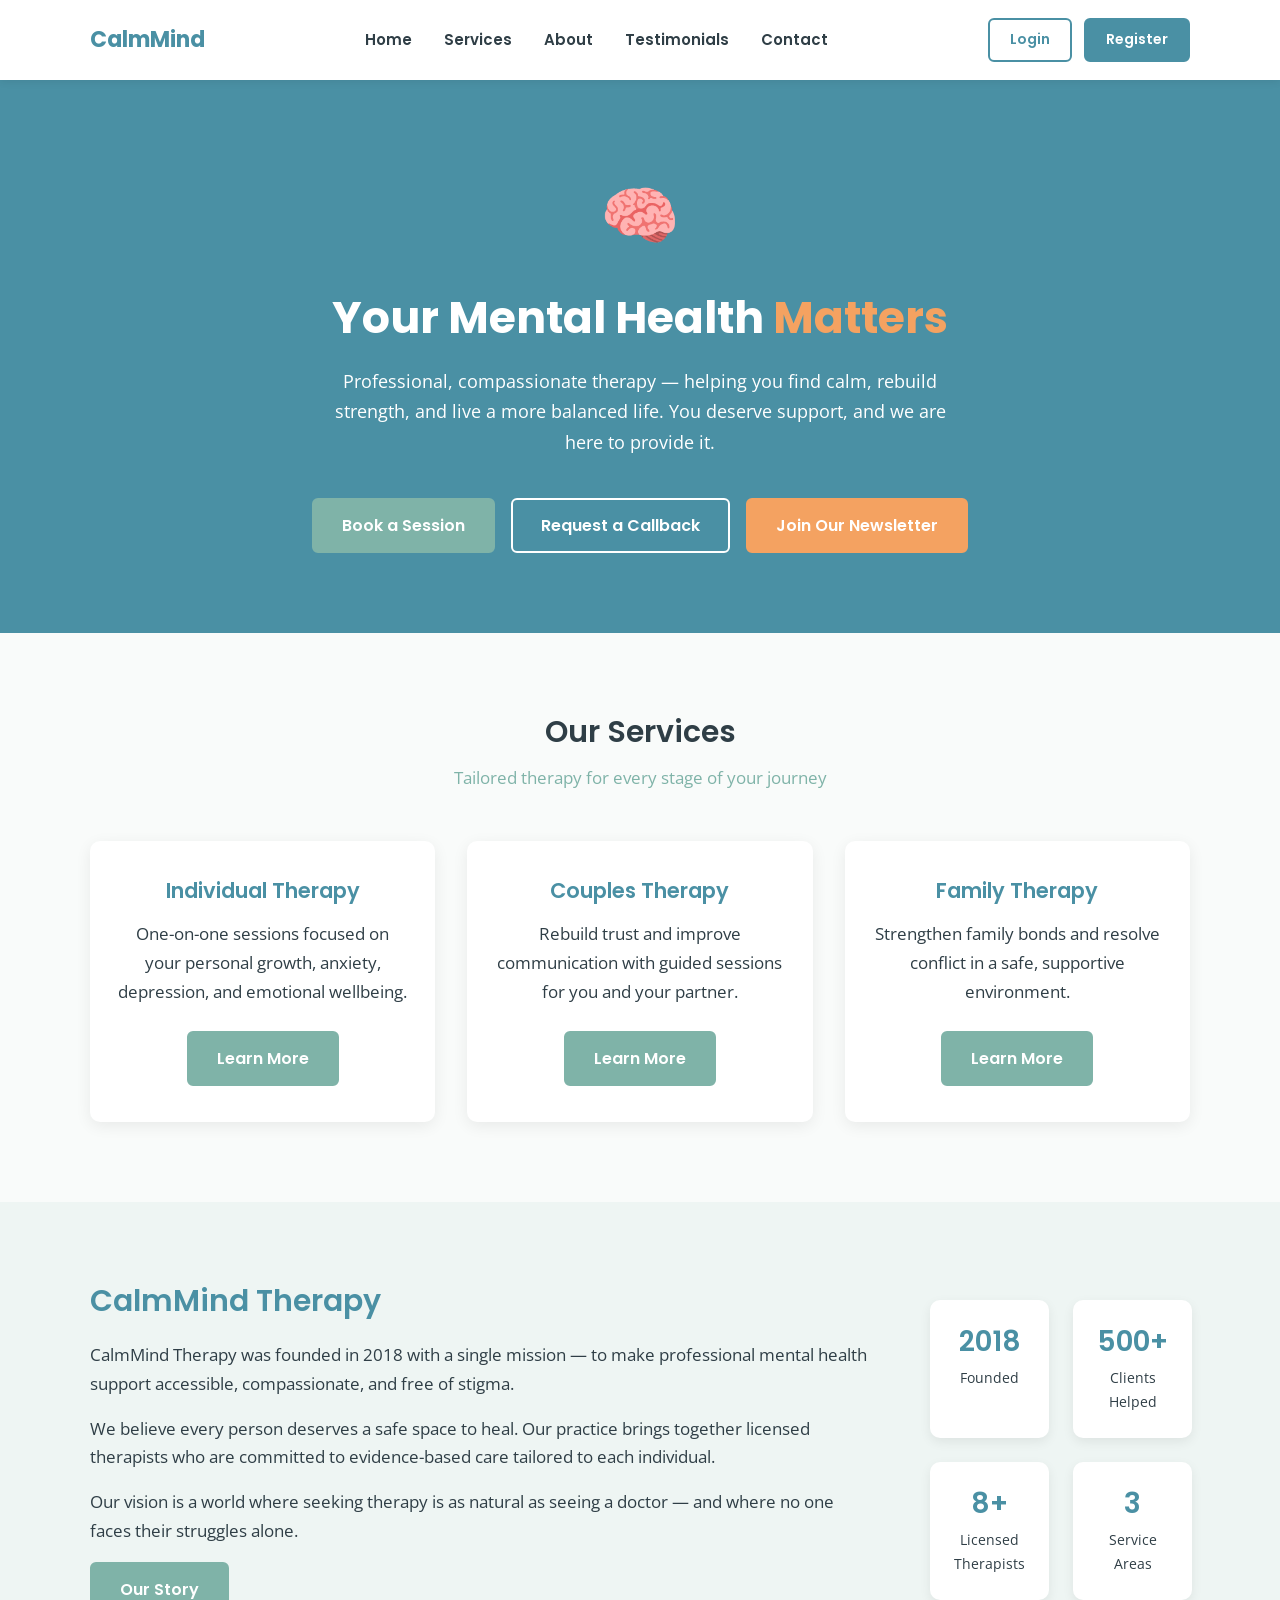
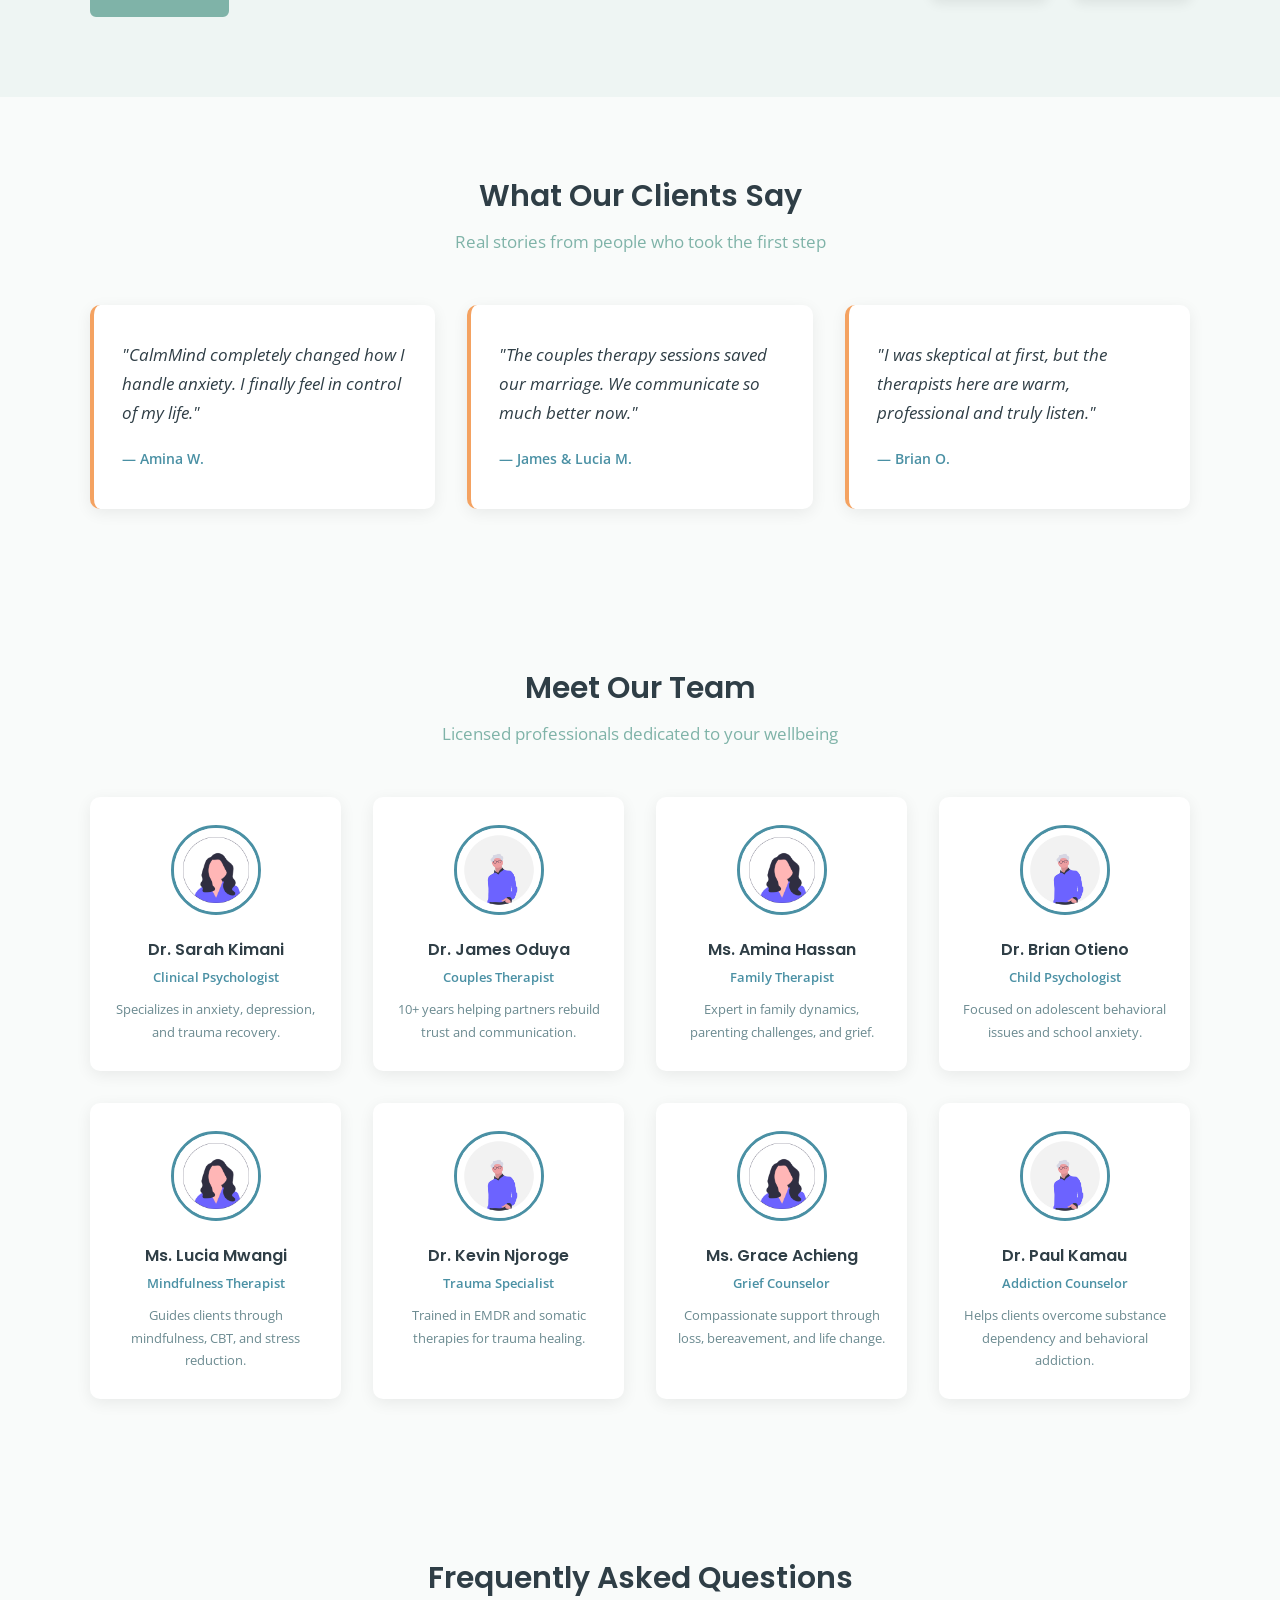
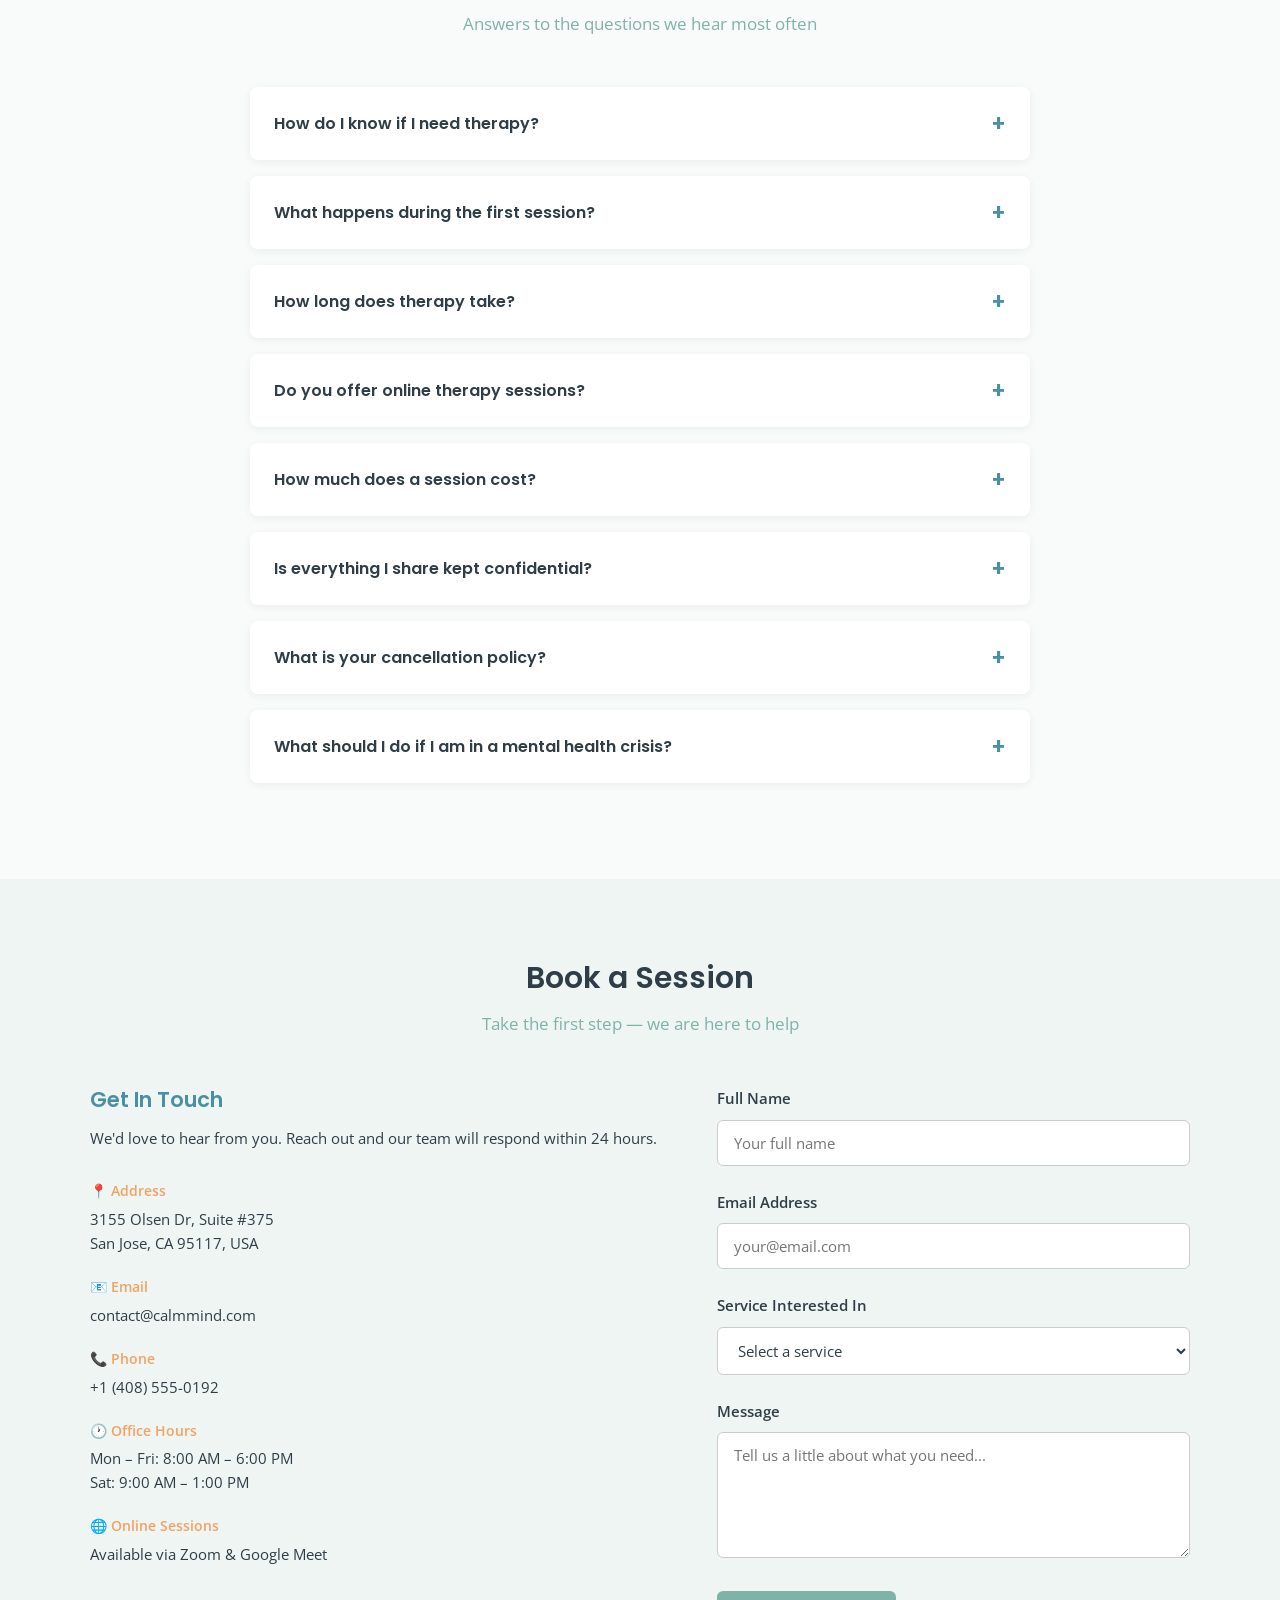
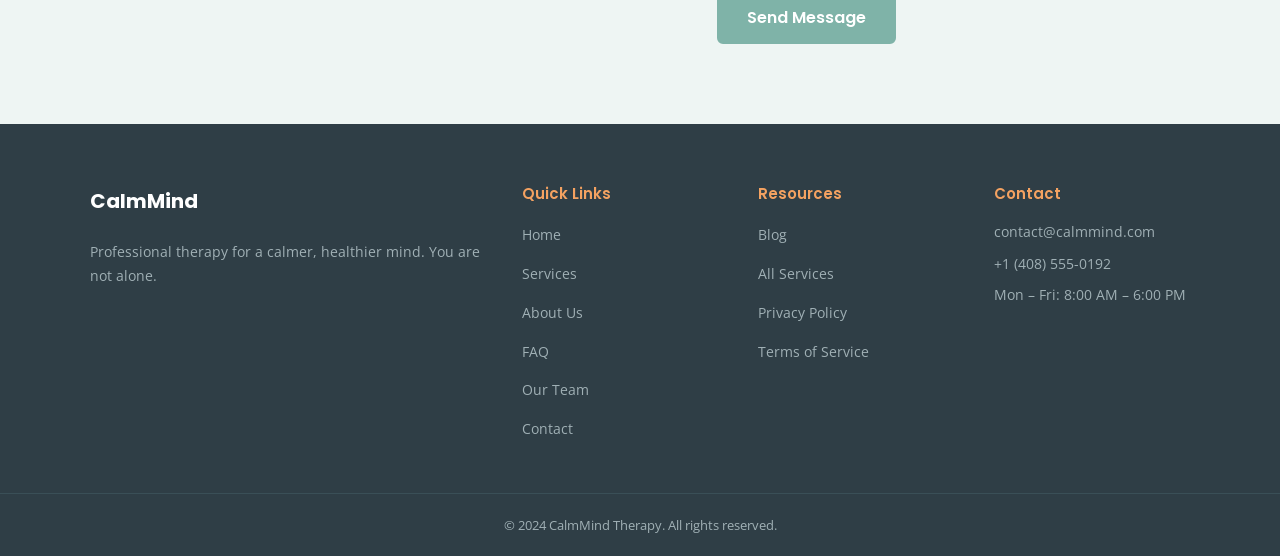
==== index.html @ da73795f "first commit" ====
<!doctype html>
<html lang="en">
  <head>
    <meta charset="UTF-8" />
    <meta name="viewport" content="width=device-width, initial-scale=1.0" />
    <title>CalmMind Therapy</title>
    <link rel="stylesheet" href="css/styles.css" />
  </head>
  <body>
    <!--NAVBAR-->
    <nav class="navbar">
      <div class="container navbar-inner">
        <a href="index.html" class="logo">CalmMind</a>
        <button class="hamburger" id="hamburger">
          <span></span>
          <span></span>
          <span></span>
        </button>
        <ul class="nav-links" id="nav-links">
          <li><a href="#home">Home</a></li>
          <li><a href="#services">Services</a></li>
          <li><a href="#about">About</a></li>
          <li><a href="#testimonials">Testimonials</a></li>
          <li><a href="#contact">Contact</a></li>
        </ul>

        <div class="nav-auth">
          <a href="#" class="btn-auth btn-login">Login</a>
          <a href="#" class="btn-auth btn-register">Register</a>
        </div>
      </div>
    </nav>

    <!--HERO-->
    <section id="home" class="hero">
      <div class="container hero-inner">
        <div class="hero-icon">🧠</div>
        <h1>Your Mental Health <span>Matters</span></h1>
        <p>
          Professional, compassionate therapy — helping you find calm, rebuild
          strength, and live a more balanced life. You deserve support, and we
          are here to provide it.
        </p>
        <div class="hero-buttons">
          <a href="#contact" class="btn btn-primary">Book a Session</a>
          <a href="#contact" class="btn btn-outline">Request a Callback</a>
          <a href="#contact" class="btn btn-accent">Join Our Newsletter</a>
        </div>
      </div>
    </section>

    <!--SERVICES-->
    <section id="services" class="section">
      <div class="container">
        <div class="section-title">
          <h2>Our Services</h2>
          <p>Tailored therapy for every stage of your journey</p>
        </div>
        <div class="services-grid">
          <div class="service-card">
            <h3>Individual Therapy</h3>
            <p>
              One-on-one sessions focused on your personal growth, anxiety,
              depression, and emotional wellbeing.
            </p>
            <a href="services.html" class="btn btn-primary">Learn More</a>
          </div>

          <div class="service-card">
            <h3>Couples Therapy</h3>
            <p>
              Rebuild trust and improve communication with guided sessions for
              you and your partner.
            </p>
            <a href="services.html" class="btn btn-primary">Learn More</a>
          </div>

          <div class="service-card">
            <h3>Family Therapy</h3>
            <p>
              Strengthen family bonds and resolve conflict in a safe, supportive
              environment.
            </p>
            <a href="services.html" class="btn btn-primary">Learn More</a>
          </div>
        </div>
      </div>
    </section>

    <!-- ABOUT -->
    <section id="about" class="section" style="background-color: #eef5f3">
      <div class="container about-inner">
        <div class="about-text">
          <h2>CalmMind Therapy</h2>
          <p>
            CalmMind Therapy was founded in 2018 with a single mission — to make
            professional mental health support accessible, compassionate, and
            free of stigma.
          </p>
          <p>
            We believe every person deserves a safe space to heal. Our practice
            brings together licensed therapists who are committed to
            evidence-based care tailored to each individual.
          </p>
          <p>
            Our vision is a world where seeking therapy is as natural as seeing
            a doctor — and where no one faces their struggles alone.
          </p>
          <a href="#about" class="btn btn-primary">Our Story</a>
        </div>
        <!--STATs-->
        <div class="about-stats">
          <div class="stat">
            <h3>2018</h3>
            <p>Founded</p>
          </div>
          <div class="stat">
            <h3>500+</h3>
            <p>Clients Helped</p>
          </div>
          <div class="stat">
            <h3>8+</h3>
            <p>Licensed Therapists</p>
          </div>
          <div class="stat">
            <h3>3</h3>
            <p>Service Areas</p>
          </div>
        </div>
      </div>
    </section>

    <!-- TESTIMONIALS -->
    <section id="testimonials" class="section">
      <div class="container">
        <div class="section-title">
          <h2>What Our Clients Say</h2>
          <p>Real stories from people who took the first step</p>
        </div>
        <div class="testimonials-grid">
          <div class="testimonial-card">
            <p>
              "CalmMind completely changed how I handle anxiety. I finally feel
              in control of my life."
            </p>
            <span>— Amina W.</span>
          </div>

          <div class="testimonial-card">
            <p>
              "The couples therapy sessions saved our marriage. We communicate
              so much better now."
            </p>
            <span>— James & Lucia M.</span>
          </div>

          <div class="testimonial-card">
            <p>
              "I was skeptical at first, but the therapists here are warm,
              professional and truly listen."
            </p>
            <span>— Brian O.</span>
          </div>
        </div>
      </div>
    </section>

    <!-- TEAM -->
    <section id="team" class="section">
      <div class="container">
        <div class="section-title">
          <h2>Meet Our Team</h2>
          <p>Licensed professionals dedicated to your wellbeing</p>
        </div>
        <div class="team-grid">
          <div class="team-card">
            <img src="images/team/team1.png" alt="Dr. Sarah Kimani" />
            <h3>Dr. Sarah Kimani</h3>
            <span class="team-role">Clinical Psychologist</span>
            <p>Specializes in anxiety, depression, and trauma recovery.</p>
          </div>

          <div class="team-card">
            <img src="images/team/team.png" alt="Dr. James Oduya" />
            <h3>Dr. James Oduya</h3>
            <span class="team-role">Couples Therapist</span>
            <p>10+ years helping partners rebuild trust and communication.</p>
          </div>

          <div class="team-card">
            <img src="images/team/team1.png" alt="Ms. Amina Hassan" />
            <h3>Ms. Amina Hassan</h3>
            <span class="team-role">Family Therapist</span>
            <p>Expert in family dynamics, parenting challenges, and grief.</p>
          </div>

          <div class="team-card">
            <img src="images/team/team.png" alt="Dr. Brian Otieno" />
            <h3>Dr. Brian Otieno</h3>
            <span class="team-role">Child Psychologist</span>
            <p>Focused on adolescent behavioral issues and school anxiety.</p>
          </div>

          <div class="team-card">
            <img src="images/team/team1.png" alt="Ms. Lucia Mwangi" />
            <h3>Ms. Lucia Mwangi</h3>
            <span class="team-role">Mindfulness Therapist</span>
            <p>
              Guides clients through mindfulness, CBT, and stress reduction.
            </p>
          </div>

          <div class="team-card">
            <img src="images/team/team.png" alt="Dr. Kevin Njoroge" />
            <h3>Dr. Kevin Njoroge</h3>
            <span class="team-role">Trauma Specialist</span>
            <p>Trained in EMDR and somatic therapies for trauma healing.</p>
          </div>

          <div class="team-card">
            <img src="images/team/team1.png" alt="Ms. Grace Achieng" />
            <h3>Ms. Grace Achieng</h3>
            <span class="team-role">Grief Counselor</span>
            <p>
              Compassionate support through loss, bereavement, and life change.
            </p>
          </div>

          <div class="team-card">
            <img src="images/team/team.png" alt="Dr. Paul Kamau" />
            <h3>Dr. Paul Kamau</h3>
            <span class="team-role">Addiction Counselor</span>
            <p>
              Helps clients overcome substance dependency and behavioral
              addiction.
            </p>
          </div>
        </div>
      </div>
    </section>

    <!-- FAQ -->
    <section id="faq" class="section">
      <div class="container">
        <div class="section-title">
          <h2>Frequently Asked Questions</h2>
          <p>Answers to the questions we hear most often</p>
        </div>
        <div class="faq-list">
          <div class="faq-item">
            <button class="faq-question">
              How do I know if I need therapy?
            </button>
            <div class="faq-answer">
              <p>
                If you are experiencing persistent stress, anxiety, sadness,
                relationship difficulties, or simply feel stuck, therapy can
                help. You do not need to be in crisis to benefit. Many clients
                come to us for personal growth and self-awareness. A good
                starting point is our <a href="#services">Services page</a> to
                find the right fit.
              </p>
            </div>
          </div>

          <div class="faq-item">
            <button class="faq-question">
              What happens during the first session?
            </button>
            <div class="faq-answer">
              <p>
                Your first session is an intake appointment where your therapist
                gets to know you — your background, current challenges, and
                goals. It is a relaxed, confidential conversation. There is no
                pressure to share more than you are comfortable with. By the
                end, you and your therapist will outline a plan together.
              </p>
            </div>
          </div>

          <div class="faq-item">
            <button class="faq-question">How long does therapy take?</button>
            <div class="faq-answer">
              <p>
                It depends on your goals and the nature of your concerns. Some
                clients see significant progress in 6–8 sessions. Others benefit
                from longer-term support over several months. Your therapist
                will regularly review your progress with you and adjust the plan
                as needed.
              </p>
            </div>
          </div>

          <div class="faq-item">
            <button class="faq-question">
              Do you offer online therapy sessions?
            </button>
            <div class="faq-answer">
              <p>
                Yes. All our services are available both in-person and online
                via Zoom or Google Meet. Online sessions are just as effective
                as in-person therapy and offer greater flexibility. Simply
                select your preference when you
                <a href="#contact">book a session</a>.
              </p>
            </div>
          </div>

          <div class="faq-item">
            <button class="faq-question">How much does a session cost?</button>
            <div class="faq-answer">
              <p>
                Session fees vary by service. Individual therapy starts at $120,
                couples therapy at $160, and family therapy at $200. We offer a
                sliding scale fee for clients who qualify. Full pricing details
                are available on our <a href="services.html">Services page</a>.
                Contact us to discuss your options.
              </p>
            </div>
          </div>

          <div class="faq-item">
            <button class="faq-question">
              Is everything I share kept confidential?
            </button>
            <div class="faq-answer">
              <p>
                Absolutely. Confidentiality is the foundation of therapy.
                Everything discussed in sessions is strictly private. The only
                exceptions are situations required by law, such as imminent risk
                of harm to yourself or others. Please review our
                <a href="privacy.html">Privacy Policy</a> for full details.
              </p>
            </div>
          </div>

          <div class="faq-item">
            <button class="faq-question">
              What is your cancellation policy?
            </button>
            <div class="faq-answer">
              <p>
                We require at least 24 hours notice to cancel or reschedule a
                session. Late cancellations or no-shows may incur a fee of up to
                50% of the session cost. We understand emergencies happen —
                please contact us as early as possible at
                <a href="mailto:contact@calmmind.com">contact@calmmind.com</a>
                if you need to cancel.
              </p>
            </div>
          </div>

          <div class="faq-item">
            <button class="faq-question">
              What should I do if I am in a mental health crisis?
            </button>
            <div class="faq-answer">
              <p>
                CalmMind Therapy is not an emergency service. If you or someone
                you know is in immediate danger, call
                <strong>911</strong> immediately. For mental health crises,
                contact the <strong>National Crisis Hotline</strong> by calling
                or texting <a href="tel:988"><strong>988</strong></a
                >. You can also visit your nearest emergency room.
              </p>
            </div>
          </div>
        </div>
      </div>
    </section>

    <!-- CONTACT -->
    <section id="contact" class="section" style="background-color: #eef5f3">
      <div class="container">
        <div class="section-title">
          <h2>Book a Session</h2>
          <p>Take the first step — we are here to help</p>
        </div>
        <div class="contact-inner">
          <!-- LEFT: Contact Details -->
          <div class="contact-info">
            <h3>Get In Touch</h3>
            <p>
              We'd love to hear from you. Reach out and our team will respond
              within 24 hours.
            </p>

            <div class="contact-detail">
              <span class="detail-label">📍 Address</span>
              <span
                >3155 Olsen Dr, Suite #375<br />San Jose, CA 95117, USA</span
              >
            </div>

            <div class="contact-detail">
              <span class="detail-label">📧 Email</span>
              <span>contact@calmmind.com</span>
            </div>

            <div class="contact-detail">
              <span class="detail-label">📞 Phone</span>
              <span>+1 (408) 555-0192</span>
            </div>

            <div class="contact-detail">
              <span class="detail-label">🕐 Office Hours</span>
              <span
                >Mon – Fri: 8:00 AM – 6:00 PM<br />Sat: 9:00 AM – 1:00 PM</span
              >
            </div>

            <div class="contact-detail">
              <span class="detail-label">🌐 Online Sessions</span>
              <span>Available via Zoom & Google Meet</span>
            </div>
          </div>

          <!-- RIGHT: Form -->
          <form class="contact-form">
            <div class="form-group">
              <label for="name">Full Name</label>
              <input type="text" id="name" placeholder="Your full name" />
            </div>
            <div class="form-group">
              <label for="email">Email Address</label>
              <input type="email" id="email" placeholder="your@email.com" />
            </div>
            <div class="form-group">
              <label for="service">Service Interested In</label>
              <select id="service">
                <option value="">Select a service</option>
                <option value="individual">Individual Therapy</option>
                <option value="couples">Couples Therapy</option>
                <option value="family">Family Therapy</option>
              </select>
            </div>
            <div class="form-group">
              <label for="message">Message</label>
              <textarea
                id="message"
                rows="5"
                placeholder="Tell us a little about what you need..."
              ></textarea>
            </div>
            <button type="submit" class="btn btn-primary">Send Message</button>
          </form>
        </div>
      </div>
    </section>

    <!-- FOOTER -->
    <footer class="footer">
      <div class="container footer-inner">
        <div class="footer-brand">
          <a href="index.html" class="logo">CalmMind</a>
          <p>
            Professional therapy for a calmer, healthier mind. You are not
            alone.
          </p>
        </div>

        <div class="footer-links">
          <h3>Quick Links</h3>
          <ul>
            <li><a href="#home">Home</a></li>
            <li><a href="#services">Services</a></li>
            <li><a href="#about">About Us</a></li>
            <li><a href="#faq">FAQ</a></li>
            <li><a href="#team">Our Team</a></li>
            <li><a href="#contact">Contact</a></li>
          </ul>
        </div>

        <div class="footer-links">
          <h3>Resources</h3>
          <ul>
            <li><a href="blog.html">Blog</a></li>
            <li><a href="services.html">All Services</a></li>
            <li><a href="privacy.html">Privacy Policy</a></li>
            <li><a href="terms.html">Terms of Service</a></li>
          </ul>
        </div>

        <div class="footer-contact">
          <h3>Contact</h3>
          <p>contact@calmmind.com</p>
          <p>+1 (408) 555-0192</p>
          <p>Mon – Fri: 8:00 AM – 6:00 PM</p>
        </div>
      </div>
      <div class="footer-bottom">
        <p>© 2024 CalmMind Therapy. All rights reserved.</p>
      </div>
    </footer>

    <script src="js/script.js"></script>
  </body>
</html>
---- css/styles.css ----
/*GOOGLE FONTS*/
@import url('https://fonts.googleapis.com/css2?family=Poppins:wght@400;600;700&family=Open+Sans:wght@400;600&display=swap');

/*CSS VARIABLES*/
:root {
    --primary:   #4A90A4;
    --secondary:  #7FB3A8;
    --accent:     #F4A261;
    --bg:         #F9FBFA;
    --text:       #2F3E46;
    --white:      #FFFFFF;

    --font-heading: 'Poppins', sans-serif;
    --font-body:    'Open Sans', sans-serif;
}

/*RESET*/
* {
    margin: 0;
    padding: 0;
    box-sizing: border-box;
}

/*BASE*/
body {
    font-family: var(--font-body);
    background-color: var(--bg);
    color: var(--text);
    font-size: 17px;
    line-height: 1.7;
}

/*TYPOGRAPHY*/
h1, h2, h3 {
    font-family: var(--font-heading);
    color: var(--text);
    line-height: 1.3;
}

h1 { font-size: 44px; font-weight: 700; }
h2 { font-size: 30px; font-weight: 600; }
h3 { font-size: 21px; font-weight: 600; }

p  { font-size: 17px; margin-bottom: 1rem; }

small, .small-text { font-size: 14px; }

/* BUTTONS*/
.btn {
  display: inline-block;
  padding: 12px 28px;
  border-radius: 6px;
  font-family: var(--font-heading);
  font-size: 16px;
  font-weight: 600;
  cursor: pointer;
  text-decoration: none;
  border: none;
  transition: background-color 0.3s ease;
}

.btn-primary {
  background-color: var(--secondary);
  color: var(--white);
  border: 2px solid var(--secondary);
}

.btn-primary:hover {
  background-color: transparent;
  color: var(--white);
  border-color: var(--white);
}

/* LAYOUT UTILITIES*/
.container {
  width: 90%;
  max-width: 1100px;
  margin: 0 auto;
}

.section {
  padding: 80px 0;
}

.section-title {
  text-align: center;
  margin-bottom: 48px;
}

.section-title h2 {
  margin-bottom: 12px;
}

.section-title p {
  color: var(--secondary);
  font-size: 17px;
}

/*NAVBAR*/
.navbar {
  background-color: var(--white);
  padding: 18px 0;
  position: sticky;
  top: 0;
  z-index: 100;
  box-shadow: 0 2px 8px rgba(0, 0, 0, 0.07);
}

.navbar-inner {
  display: flex;
  justify-content: space-between;
  align-items: center;
}

.logo {
  font-family: var(--font-heading);
  font-size: 22px;
  font-weight: 700;
  color: var(--primary);
  text-decoration: none;
}

.nav-links {
  display: flex;
  gap: 32px;
  list-style: none;
}

.nav-links a {
  text-decoration: none;
  color: var(--text);
  font-family: var(--font-heading);
  font-size: 15px;
  font-weight: 600;
  transition: color 0.3s ease;
}

.nav-links a:hover {
  color: var(--accent);
}

/* ===== NAV AUTH ===== */
.nav-auth {
  display: flex;
  gap: 12px;
  align-items: center;
}

.btn-auth {
  font-family: var(--font-heading);
  font-size: 14px;
  font-weight: 600;
  padding: 8px 20px;
  border-radius: 6px;
  text-decoration: none;
  transition: all 0.3s ease;
}

.btn-login {
  color: var(--primary);
  border: 2px solid var(--primary);
}

.btn-login:hover {
  background-color: var(--primary);
  color: var(--white);
}

.btn-register {
  background-color: var(--primary);
  color: var(--white);
  border: 2px solid var(--primary);
}

.btn-register:hover {
  background-color: var(--secondary);
  border-color: var(--secondary);
}

.hamburger {
  display: none;
}

/*HERO*/
.hero {
  background-color: var(--primary);
  padding: 80px 0;
  text-align: center;
}

.hero-icon {
  font-size: 64px;
  margin-bottom: 20px;
}

.hero h1 {
  color: var(--white);
  margin-bottom: 20px;
}

.hero h1 span {
  color: var(--accent);
}

.hero p {
  color: var(--white);
  font-size: 18px;
  margin-bottom: 40px;
  max-width: 620px;
  margin-left: auto;
  margin-right: auto;
}

.hero-buttons {
  display: flex;
  justify-content: center;
  gap: 16px;
  flex-wrap: wrap;
}

.btn-outline {
  background-color: transparent;
  color: var(--white);
  border: 2px solid var(--white);
}

.btn-outline:hover {
  background-color: var(--white);
  color: var(--primary);
}

.btn-accent {
  background-color: var(--accent);
  color: var(--white);
  border: 2px solid var(--accent);
}

.btn-accent:hover {
  background-color: transparent;
  color: var(--white);
}

/*SERVICES*/
.services-grid {
  display: grid;
  grid-template-columns: repeat(3, 1fr);
  gap: 32px;
}

.service-card {
  background-color: var(--white);
  border-radius: 10px;
  padding: 36px 28px;
  text-align: center;
  box-shadow: 0 4px 16px rgba(0,0,0,0.07);
  transition: transform 0.3s ease;
}

.service-card:hover {
  transform: translateY(-6px);
}

.service-card h3 {
  margin-bottom: 16px;
  color: var(--primary);
}

.service-card p {
  margin-bottom: 24px;
}

/* ABOUT */
.about-inner {
  display: flex;
  align-items: center;
  gap: 60px;
}

.about-text h2 {
  margin-bottom: 20px;
  color: var(--primary);
}

.about-text p {
  margin-bottom: 16px;
}

.about-stats {
  display: grid;
  grid-template-columns: repeat(2, 1fr);
  gap: 24px;
  min-width: 260px;
}

.stat {
  background-color: var(--white);
  border-radius: 10px;
  padding: 24px;
  text-align: center;
  box-shadow: 0 4px 12px rgba(0,0,0,0.07);
}

.stat h3 {
  color: var(--primary);
  font-size: 28px;
  margin-bottom: 6px;
}

.stat p {
  margin: 0;
  font-size: 14px;
}

/* TESTIMONIALS */
.testimonials-grid {
  display: grid;
  grid-template-columns: repeat(3, 1fr);
  gap: 32px;
}

.testimonial-card {
  background-color: var(--white);
  border-radius: 10px;
  padding: 36px 28px;
  box-shadow: 0 4px 16px rgba(0,0,0,0.07);
  border-left: 4px solid var(--accent);
}

.testimonial-card p {
  font-style: italic;
  margin-bottom: 16px;
}

.testimonial-card span {
  font-weight: 600;
  color: var(--primary);
  font-size: 14px;
}

/* ===== TEAM ===== */
.team-grid {
  display: grid;
  grid-template-columns: repeat(4, 1fr);
  gap: 32px;
}

.team-card {
  background-color: var(--white);
  border-radius: 10px;
  padding: 28px 20px;
  text-align: center;
  box-shadow: 0 4px 16px rgba(0,0,0,0.07);
  transition: transform 0.3s ease;
}

.team-card:hover {
  transform: translateY(-6px);
}

.team-card img {
  width: 90px;
  height: 90px;
  border-radius: 50%;
  object-fit: cover;
  margin-bottom: 16px;
  background-color: var(--bg);
  border: 3px solid var(--primary);
}

.team-card h3 {
  font-size: 16px;
  margin-bottom: 6px;
}

.team-role {
  display: block;
  font-size: 13px;
  color: var(--primary);
  font-weight: 600;
  margin-bottom: 10px;
}

.team-card p {
  font-size: 13px;
  color: #6b8a90;
  margin: 0;
}

/* ===== FAQ ===== */
.faq-list {
  max-width: 780px;
  margin: 0 auto;
}

.faq-item {
  background-color: var(--white);
  border-radius: 8px;
  margin-bottom: 16px;
  box-shadow: 0 2px 8px rgba(0,0,0,0.06);
  overflow: hidden;
}

.faq-question {
  width: 100%;
  background: none;
  border: none;
  padding: 20px 24px;
  text-align: left;
  font-family: var(--font-heading);
  font-size: 16px;
  font-weight: 600;
  color: var(--text);
  cursor: pointer;
  display: flex;
  justify-content: space-between;
  align-items: center;
  transition: color 0.3s ease;
}

.faq-question::after {
  content: '+';
  font-size: 22px;
  color: var(--primary);
  transition: transform 0.3s ease;
}

.faq-question.active {
  color: var(--primary);
}

.faq-question.active::after {
  transform: rotate(45deg);
}

.faq-answer {
  max-height: 0;
  overflow: hidden;
  transition: max-height 0.4s ease, padding 0.3s ease;
  padding: 0 24px;
}

.faq-answer.open {
  max-height: 300px;
  padding: 0 24px 20px;
}

.faq-answer p {
  font-size: 15px;
  line-height: 1.8;
  margin: 0;
}

.faq-answer a {
  color: var(--primary);
  font-weight: 600;
  text-decoration: none;
}

.faq-answer a:hover {
  color: var(--accent);
}

/* ===== CONTACT ===== */
.contact-inner {
  display: flex;
  gap: 60px;
  align-items: flex-start;
}

.contact-info {
  min-width: 280px;
}

.contact-info h3 {
  color: var(--primary);
  margin-bottom: 12px;
}

.contact-info > p {
  margin-bottom: 28px;
  font-size: 15px;
}

.contact-detail {
  display: flex;
  flex-direction: column;
  margin-bottom: 20px;
}

.detail-label {
  font-weight: 600;
  font-size: 14px;
  color: var(--accent);
  margin-bottom: 4px;
}

.contact-detail span:last-child {
  font-size: 15px;
  line-height: 1.6;
}

.contact-form {
  flex: 1;
}

.form-group {
  margin-bottom: 24px;
}

.form-group label {
  display: block;
  font-weight: 600;
  margin-bottom: 8px;
  font-size: 15px;
}

.form-group input,
.form-group select,
.form-group textarea {
  width: 100%;
  padding: 12px 16px;
  border: 1px solid #ccc;
  border-radius: 6px;
  font-family: var(--font-body);
  font-size: 15px;
  color: var(--text);
  background-color: var(--white);
  transition: border-color 0.3s ease;
}

.form-group input:focus,
.form-group select:focus,
.form-group textarea:focus {
  outline: none;
  border-color: var(--primary);
}

/* FOOTER */
.footer {
  background-color: var(--text);
  color: var(--white);
  padding: 60px 0 0;
}

.footer-inner {
  display: grid;
  grid-template-columns: 2fr 1fr 1fr 1fr;
  gap: 40px;
  padding-bottom: 40px;
}

.footer-brand .logo {
  color: var(--white);
  font-size: 20px;
  margin-bottom: 12px;
  display: inline-block;
}

.footer-brand p {
  font-size: 14px;
  color: #a0b0b5;
  margin-top: 10px;
}

.footer-links h3,
.footer-contact h3 {
  color: var(--accent);
  font-size: 15px;
  margin-bottom: 16px;
}

.footer-links ul {
  list-style: none;
}

.footer-links ul li {
  margin-bottom: 10px;
}

.footer-links a {
  text-decoration: none;
  color: #a0b0b5;
  font-size: 14px;
  transition: color 0.3s ease;
}

.footer-links a:hover {
  color: var(--white);
}

.footer-contact p {
  color: #a0b0b5;
  font-size: 14px;
  margin-bottom: 8px;
}

.footer-bottom {
  border-top: 1px solid #3a4f57;
  text-align: center;
  padding: 20px 0;
}

.footer-bottom p {
  font-size: 13px;
  color: #a0b0b5;
  margin: 0;
}

/* ===== PAGE HERO ===== */
.page-hero {
  background-color: var(--primary);
  padding: 80px 0;
  text-align: center;
}

.page-hero h1 {
  color: var(--white);
  margin-bottom: 16px;
}

.page-hero p {
  color: var(--white);
  font-size: 18px;
  margin: 0;
}

/* SERVICE DETAIL CARDS */
.service-detail-card {
  display: flex;
  justify-content: space-between;
  align-items: flex-start;
  background-color: var(--white);
  border-radius: 10px;
  padding: 48px;
  margin-bottom: 32px;
  box-shadow: 0 4px 16px rgba(0,0,0,0.07);
  gap: 40px;
}

.service-detail-text h2 {
  color: var(--primary);
  margin-bottom: 16px;
}

.service-detail-text p {
  margin-bottom: 16px;
}

.service-detail-text ul {
  margin: 0 0 24px 20px;
}

.service-detail-text ul li {
  margin-bottom: 8px;
  font-size: 15px;
}

.service-detail-tag {
  min-width: 120px;
  text-align: center;
}

.service-detail-tag span {
  background-color: var(--bg);
  color: var(--primary);
  font-family: var(--font-heading);
  font-weight: 700;
  font-size: 13px;
  padding: 8px 20px;
  border-radius: 20px;
  border: 2px solid var(--primary);
}

/* BLOG */
.blog-grid {
  display: grid;
  grid-template-columns: repeat(3, 1fr);
  gap: 32px;
}

.blog-card {
  background-color: var(--white);
  border-radius: 10px;
  padding: 36px 28px;
  box-shadow: 0 4px 16px rgba(0,0,0,0.07);
  transition: transform 0.3s ease;
}

.blog-card:hover {
  transform: translateY(-6px);
}

.blog-meta {
  display: flex;
  align-items: center;
  gap: 12px;
  margin-bottom: 16px;
}

.blog-tag {
  background-color: var(--primary);
  color: var(--white);
  font-size: 12px;
  font-weight: 600;
  padding: 4px 12px;
  border-radius: 20px;
  font-family: var(--font-heading);
}

.blog-date {
  font-size: 13px;
  color: #a0b0b5;
}

.blog-card h3 {
  color: var(--text);
  margin-bottom: 12px;
}

.blog-card p {
  margin-bottom: 24px;
  font-size: 15px;
}

/* LEGAL */
.legal-content {
  max-width: 780px;
  margin: 0 auto;
}

.legal-content h2 {
  color: var(--primary);
  margin-bottom: 12px;
  margin-top: 40px;
  font-size: 22px;
}

.legal-content h2:first-child {
  margin-top: 0;
}

.legal-content p {
  font-size: 16px;
  line-height: 1.8;
}

/* ===== RESPONSIVE ===== */

/* ===== TABLET (768px–1024px) ===== */
@media (max-width: 1024px) and (min-width: 769px) {

  .services-grid {
    grid-template-columns: repeat(2, 1fr);
  }

  .team-grid {
    grid-template-columns: repeat(2, 1fr);
  }

  .testimonials-grid {
    grid-template-columns: repeat(2, 1fr);
  }

  .footer-inner {
    grid-template-columns: 1fr 1fr;
    gap: 32px;
  }
}

/*MOBILE PHONES*/
@media (max-width: 768px) {

  /* TYPOGRAPHY */
  h1 { font-size: 32px; }
  h2 { font-size: 24px; }
  h3 { font-size: 18px; }

  /* NAVBAR */
  .nav-links {
    display: none;
  }

  /* AUTH BUTTONS */
  .nav-auth {
    display: none;
  }

  /* HAMBURGER */
  .hamburger {
    display: flex;
    flex-direction: column;
    gap: 5px;
    background: none;
    border: none;
    cursor: pointer;
    padding: 4px;
  }

  .hamburger span {
    display: block;
    width: 25px;
    height: 3px;
    background-color: var(--primary);
    border-radius: 3px;
  }

  .nav-links.open {
    display: flex;
    flex-direction: column;
    position: absolute;
    top: 64px;
    left: 0;
    width: 100%;
    background-color: var(--white);
    padding: 20px;
    box-shadow: 0 4px 12px rgba(0,0,0,0.1);
    gap: 16px;
    z-index: 99;
  }

  /* HERO */
  .hero {
    padding: 20px 0;
  }

  /* PAGE HERO */
  .page-hero {
    padding: 60px 0px;
  }

  /* HERO ICON */
  .hero-icon {
    font-size: 48px;
  }

  /* SERVICES */
  .services-grid {
    grid-template-columns: 1fr;
  }

  /* ABOUT */
  .about-inner {
    flex-direction: column;
  }

  .about-stats {
    width: 100%;
  }

  /* TESTIMONIALS */
  .testimonials-grid {
    grid-template-columns: 1fr;
  }

  /* TEAM */
  .team-grid {
    grid-template-columns: repeat(2, 1fr);
  }

  /* CONTACT */
  .contact-inner {
    flex-direction: column;
  }

  .contact-info {
    text-align: center;
  }

  .contact-detail {
    align-items: center;
  }

  /* FOOTER */
  .footer-inner {
    grid-template-columns: 1fr;
    gap: 32px;
  }

  .footer-brand,
  .footer-links,
  .footer-contact {
    text-align: center;
  }

  .footer-links ul {
    padding: 0;
  }

  /* SERVICES PAGE */
  .service-detail-card {
    flex-direction: column;
  }

  /* BLOG */
  .blog-grid {
    grid-template-columns: 1fr;
  }

}
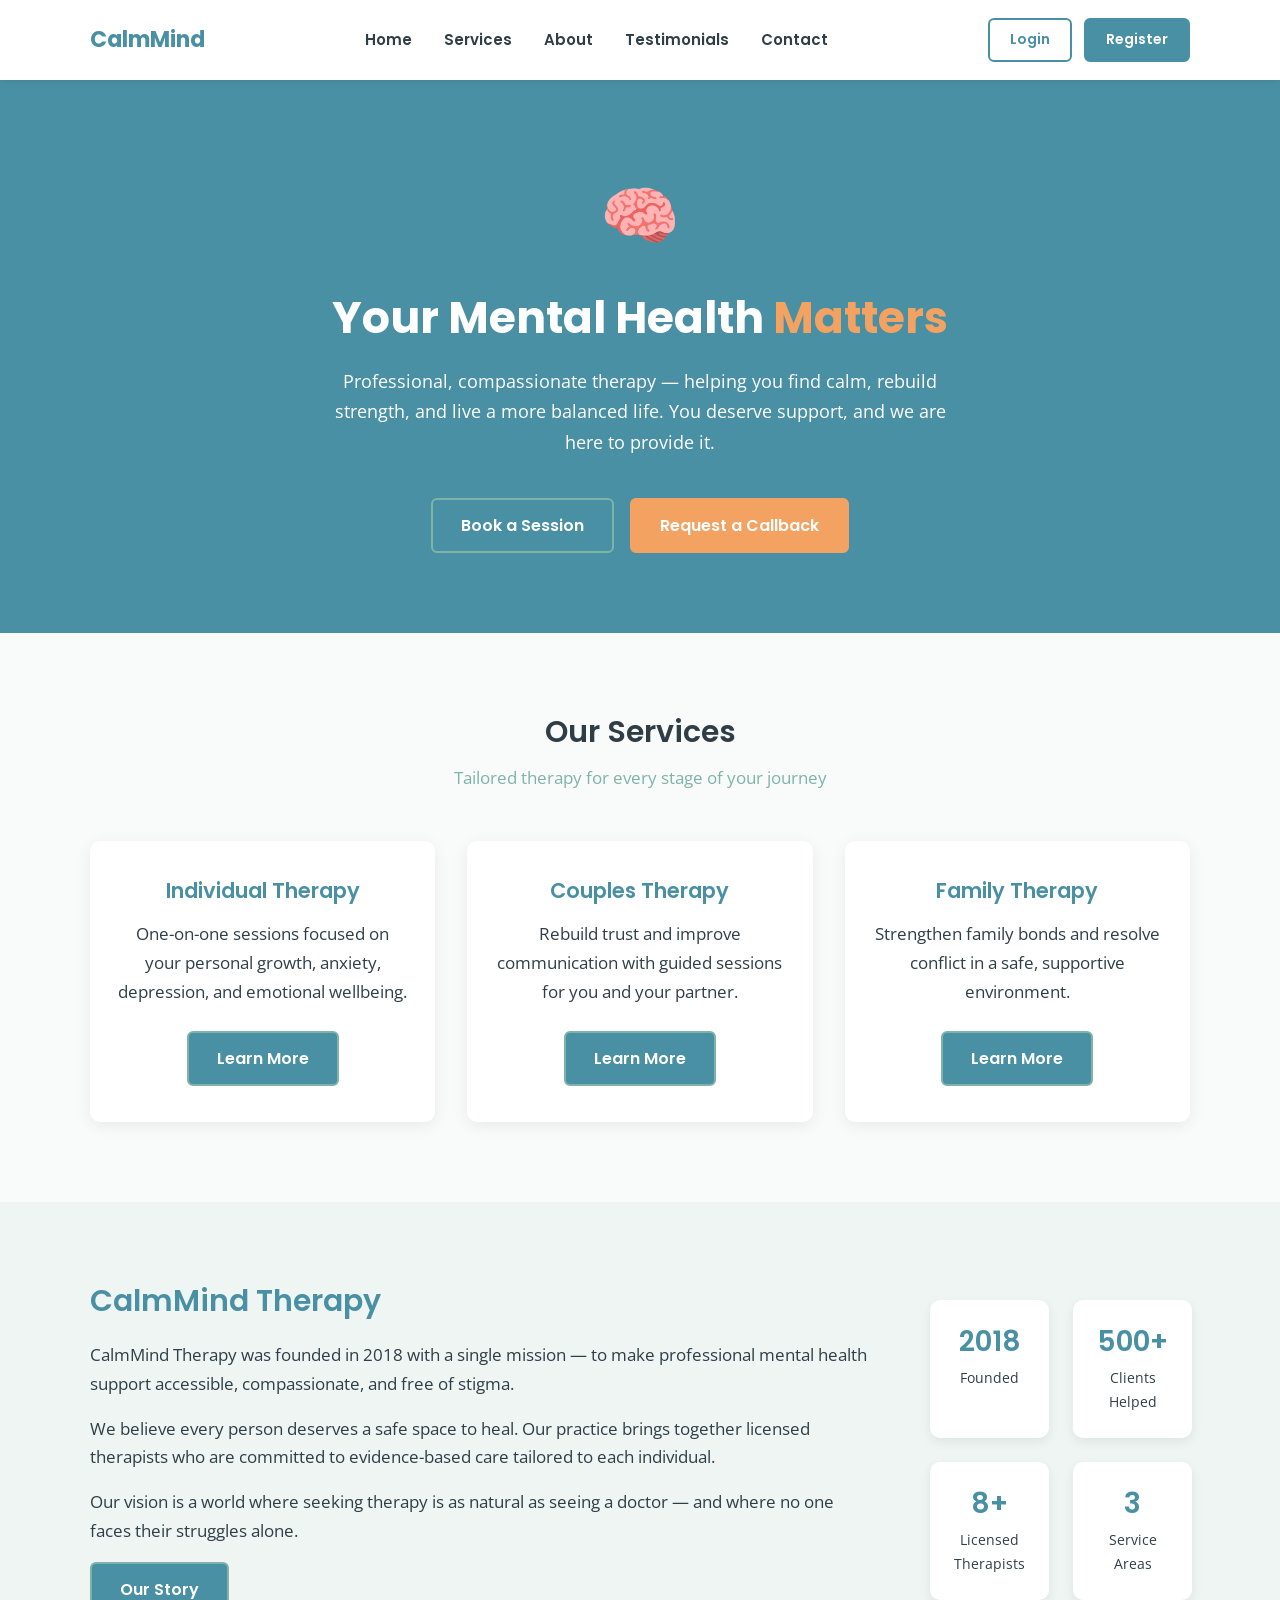
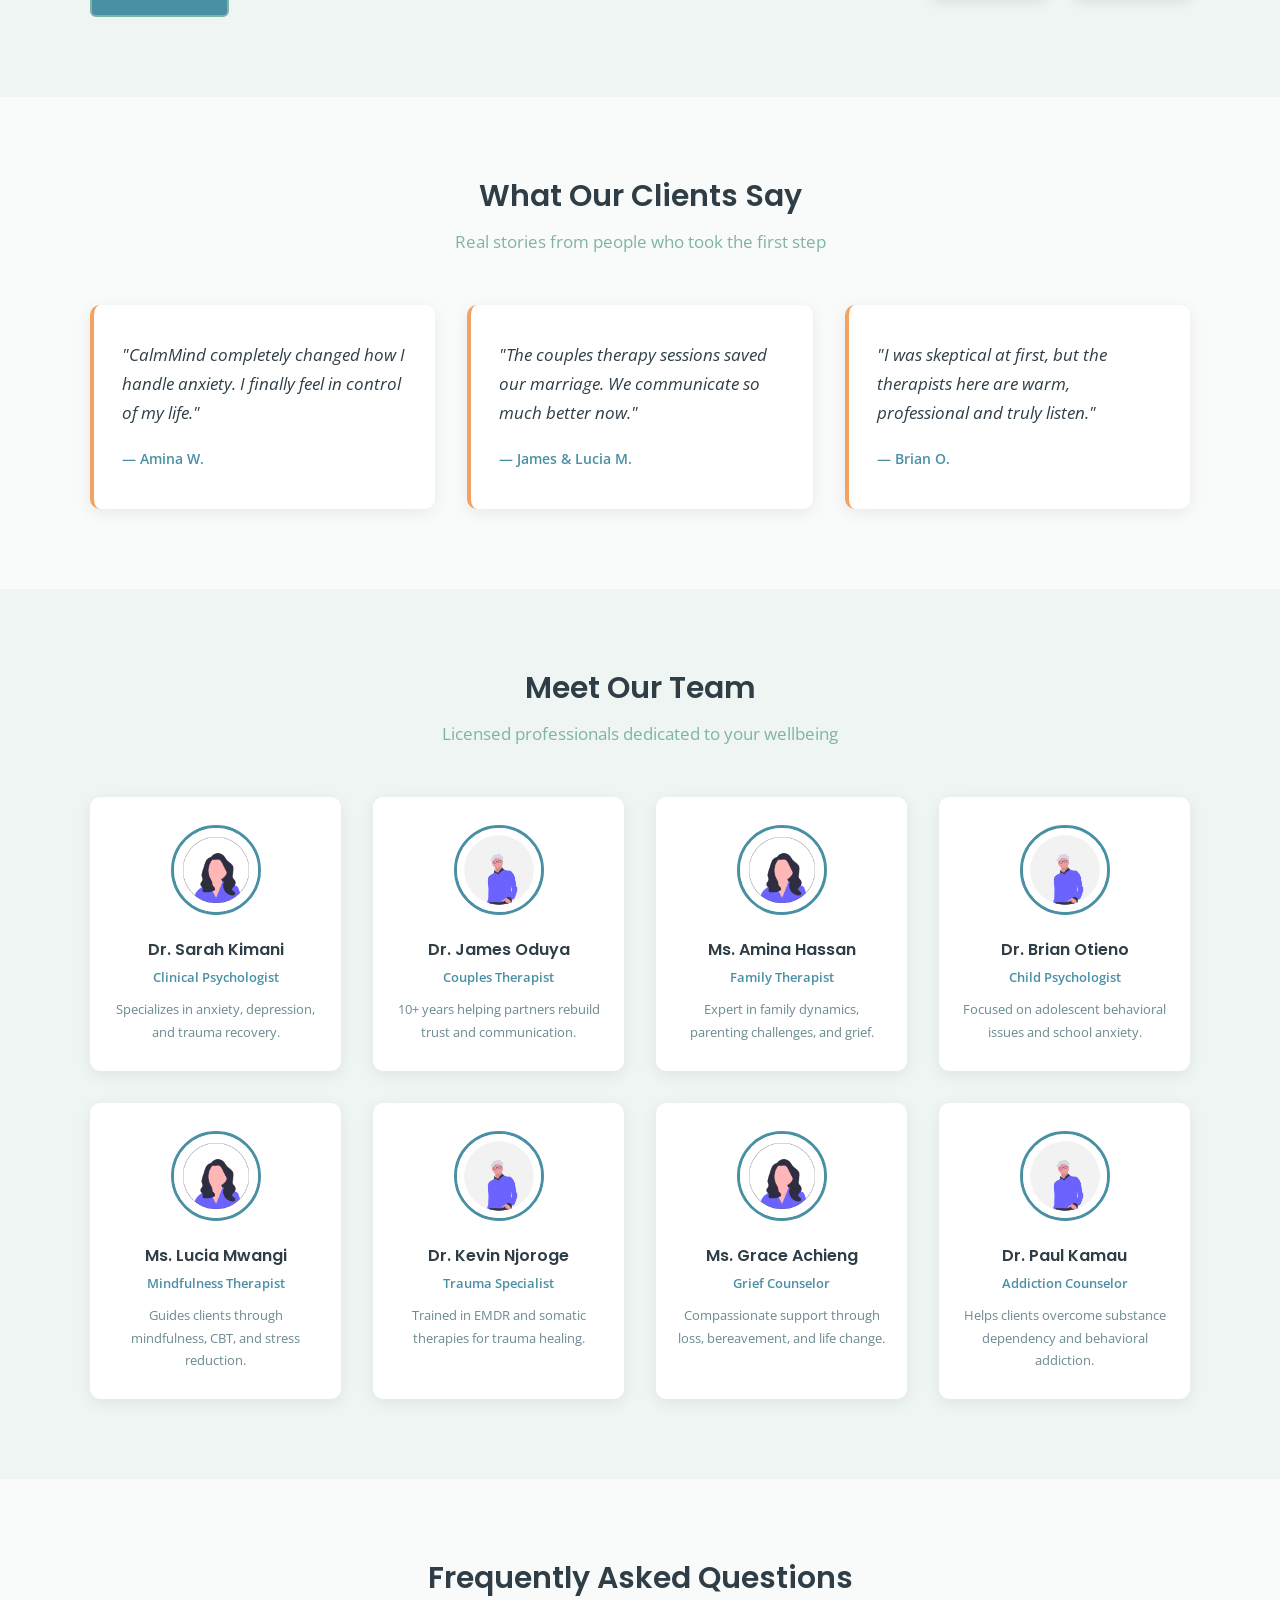
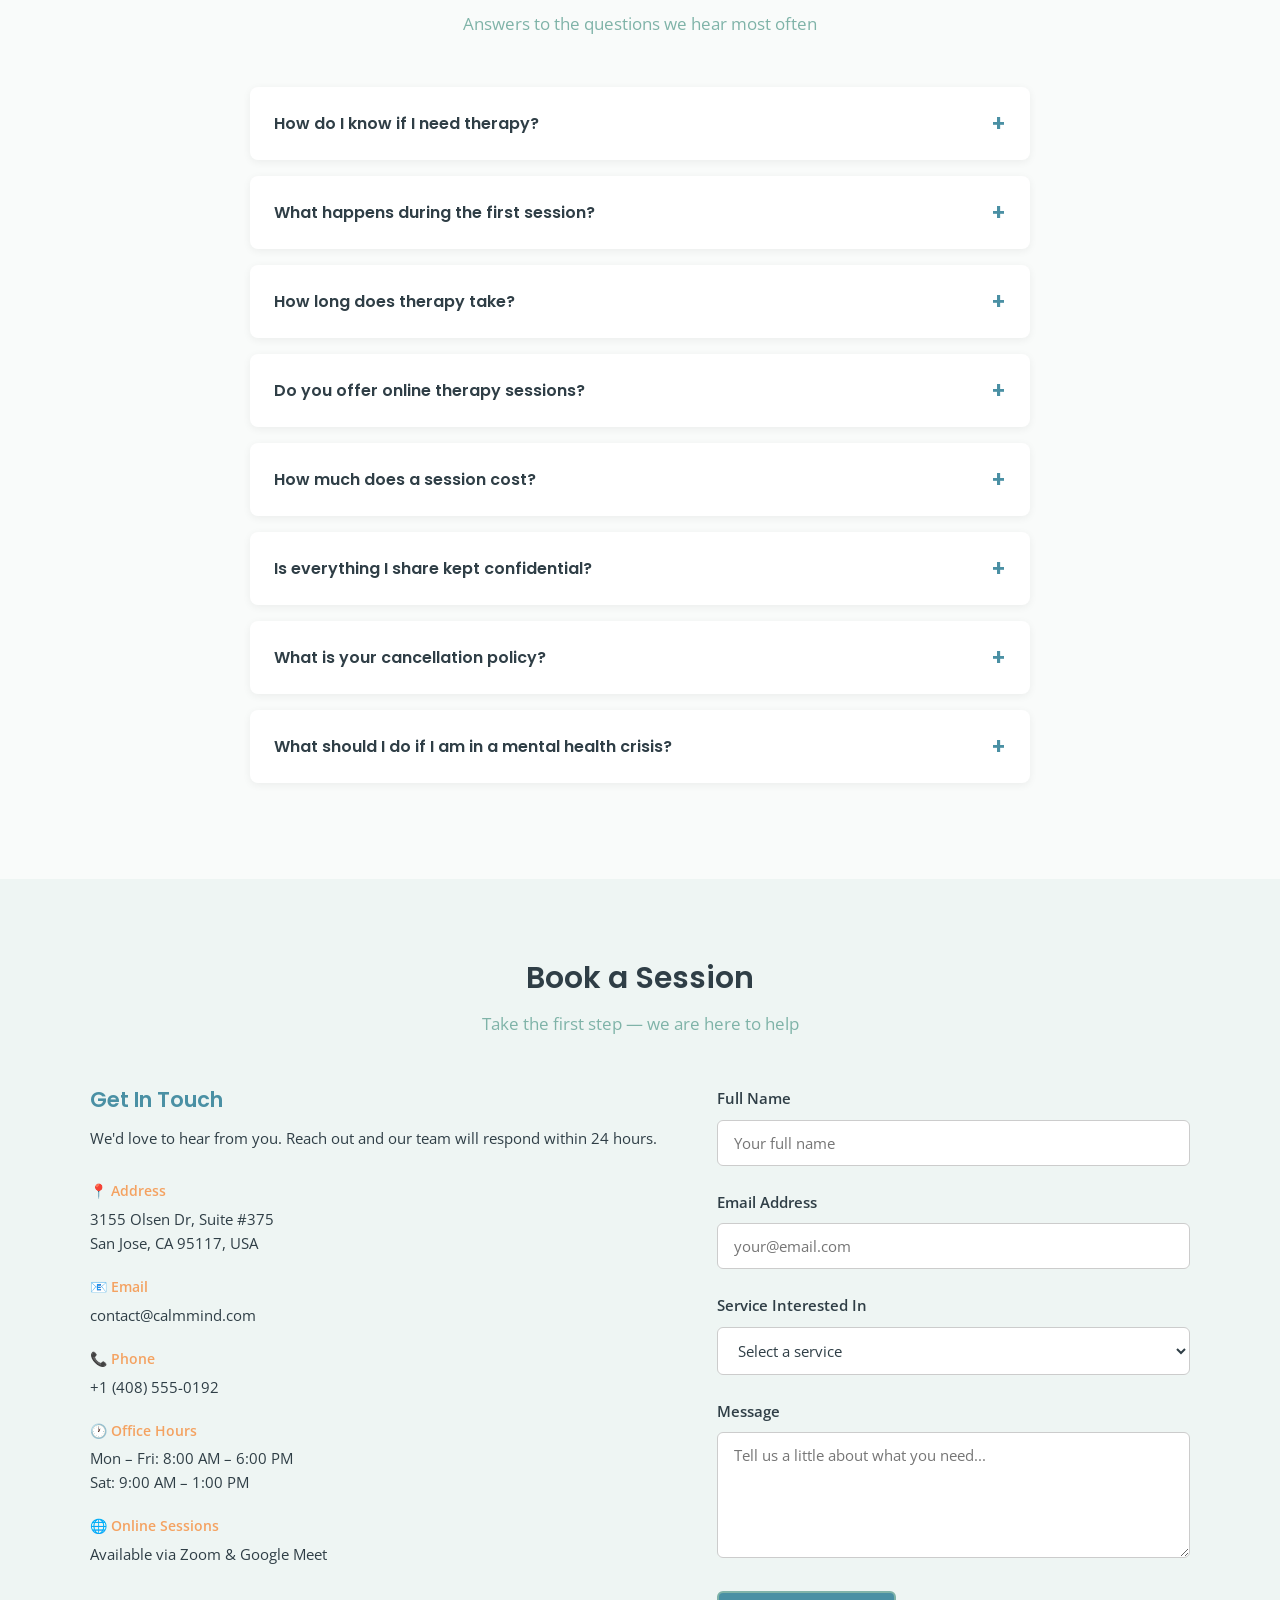
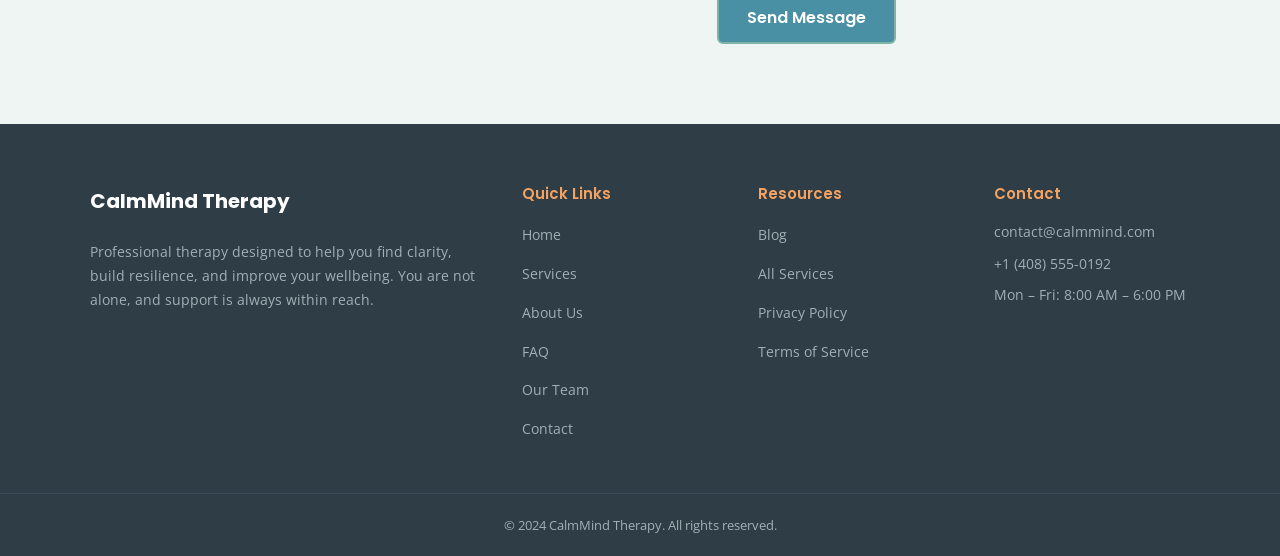
==== commit 90dbc3af: "add about page and update styles" ====
--- a/index.html
+++ b/index.html
@@ -43,8 +43,7 @@
         </p>
         <div class="hero-buttons">
           <a href="#contact" class="btn btn-primary">Book a Session</a>
-          <a href="#contact" class="btn btn-outline">Request a Callback</a>
-          <a href="#contact" class="btn btn-accent">Join Our Newsletter</a>
+          <a href="#contact" class="btn btn-accent">Request a Callback</a>
         </div>
       </div>
     </section>
@@ -88,7 +87,7 @@
     </section>
 
     <!-- ABOUT -->
-    <section id="about" class="section" style="background-color: #eef5f3">
+    <section id="about" class="section bg-soft">
       <div class="container about-inner">
         <div class="about-text">
           <h2>CalmMind Therapy</h2>
@@ -106,7 +105,7 @@
             Our vision is a world where seeking therapy is as natural as seeing
             a doctor — and where no one faces their struggles alone.
           </p>
-          <a href="#about" class="btn btn-primary">Our Story</a>
+          <a href="about.html" class="btn btn-primary">Our Story</a>
         </div>
         <!--STATs-->
         <div class="about-stats">
@@ -166,7 +165,7 @@
     </section>
 
     <!-- TEAM -->
-    <section id="team" class="section">
+    <section id="team" class="section bg-soft">
       <div class="container">
         <div class="section-title">
           <h2>Meet Our Team</h2>
@@ -370,7 +369,7 @@
     </section>
 
     <!-- CONTACT -->
-    <section id="contact" class="section" style="background-color: #eef5f3">
+    <section id="contact" class="section bg-soft">
       <div class="container">
         <div class="section-title">
           <h2>Book a Session</h2>
@@ -452,10 +451,9 @@
     <footer class="footer">
       <div class="container footer-inner">
         <div class="footer-brand">
-          <a href="index.html" class="logo">CalmMind</a>
+          <a href="index.html" class="logo">CalmMind Therapy</a>
           <p>
-            Professional therapy for a calmer, healthier mind. You are not
-            alone.
+            Professional therapy designed to help you find clarity, build resilience, and improve your wellbeing. You are not alone, and support is always within reach.
           </p>
         </div>
 
@@ -464,7 +462,7 @@
           <ul>
             <li><a href="#home">Home</a></li>
             <li><a href="#services">Services</a></li>
-            <li><a href="#about">About Us</a></li>
+            <li><a href="about.html">About Us</a></li>
             <li><a href="#faq">FAQ</a></li>
             <li><a href="#team">Our Team</a></li>
             <li><a href="#contact">Contact</a></li>
--- a/css/styles.css
+++ b/css/styles.css
@@ -60,7 +60,7 @@
 }
 
 .btn-primary {
-  background-color: var(--secondary);
+  background-color: var(--primary);
   color: var(--white);
   border: 2px solid var(--secondary);
 }
@@ -80,6 +80,10 @@
 
 .section {
   padding: 80px 0;
+}
+
+.bg-soft {
+  background-color: #EEF5F3;
 }
 
 .section-title {
@@ -669,6 +673,174 @@
   padding: 8px 20px;
   border-radius: 20px;
   border: 2px solid var(--primary);
+}
+
+/* ===== ABOUT PAGE ===== */
+.about-quote {
+  max-width: 700px;
+  margin: 0 auto;
+  text-align: center;
+}
+
+.about-quote blockquote {
+  font-family: var(--font-heading);
+  font-size: 22px;
+  font-style: italic;
+  color: var(--primary);
+  line-height: 1.6;
+  margin-bottom: 12px;
+}
+
+.about-quote cite {
+  font-size: 14px;
+  color: var(--secondary);
+}
+
+.about-stats-full {
+  display: grid;
+  grid-template-columns: repeat(6, 1fr);
+  gap: 24px;
+}
+
+.mission-grid {
+  display: grid;
+  grid-template-columns: repeat(3, 1fr);
+  gap: 32px;
+}
+
+.mission-card {
+  background-color: var(--white);
+  border-radius: 10px;
+  padding: 36px 28px;
+  text-align: center;
+  box-shadow: 0 4px 16px rgba(0,0,0,0.07);
+}
+
+.mission-icon {
+  font-size: 40px;
+  margin-bottom: 16px;
+}
+
+.mission-card h3 {
+  color: var(--primary);
+  margin-bottom: 12px;
+}
+
+.value-item {
+  margin-bottom: 32px;
+  padding-bottom: 32px;
+  border-bottom: 1px solid #e0ebe8;
+}
+
+.value-item:last-child {
+  border-bottom: none;
+}
+
+.value-item h3 {
+  color: var(--primary);
+  margin-bottom: 10px;
+}
+
+/* TIMELINE */
+.timeline {
+  max-width: 780px;
+  margin: 0 auto;
+  position: relative;
+}
+
+.timeline::before {
+  content: '';
+  position: absolute;
+  left: 90px;
+  top: 0;
+  bottom: 0;
+  width: 2px;
+  background-color: var(--secondary);
+}
+
+.timeline-item {
+  display: flex;
+  gap: 40px;
+  margin-bottom: 40px;
+  align-items: flex-start;
+}
+
+.timeline-year {
+  min-width: 80px;
+  font-family: var(--font-heading);
+  font-weight: 700;
+  font-size: 15px;
+  color: var(--white);
+  background-color: var(--primary);
+  padding: 6px 10px;
+  border-radius: 6px;
+  text-align: center;
+}
+
+.timeline-content h3 {
+  color: var(--primary);
+  margin-bottom: 6px;
+}
+
+.timeline-content p {
+  font-size: 15px;
+  margin: 0;
+}
+
+/* STAT HIGHLIGHT */
+.stat-highlight {
+  display: flex;
+  gap: 32px;
+  margin-top: 32px;
+  justify-content: center;
+  flex-wrap: wrap;
+}
+
+.stat-highlight-item {
+  text-align: center;
+  background-color: var(--white);
+  border-radius: 10px;
+  padding: 24px 32px;
+  box-shadow: 0 4px 12px rgba(0,0,0,0.07);
+}
+
+.stat-highlight-item strong {
+  display: block;
+  font-size: 32px;
+  color: var(--primary);
+  font-family: var(--font-heading);
+}
+
+.stat-highlight-item span {
+  font-size: 13px;
+  color: #6b8a90;
+}
+
+/* ABOUT CTA */
+.about-cta {
+  text-align: center;
+  max-width: 620px;
+  margin: 0 auto;
+}
+
+.about-cta h2 {
+  color: var(--primary);
+  margin-bottom: 16px;
+}
+
+.about-cta p {
+  margin-bottom: 32px;
+}
+
+.btn-outline-dark {
+  background-color: transparent;
+  color: var(--primary);
+  border: 2px solid var(--primary);
+}
+
+.btn-outline-dark:hover {
+  background-color: var(--primary);
+  color: var(--white);
 }
 
 /* BLOG */
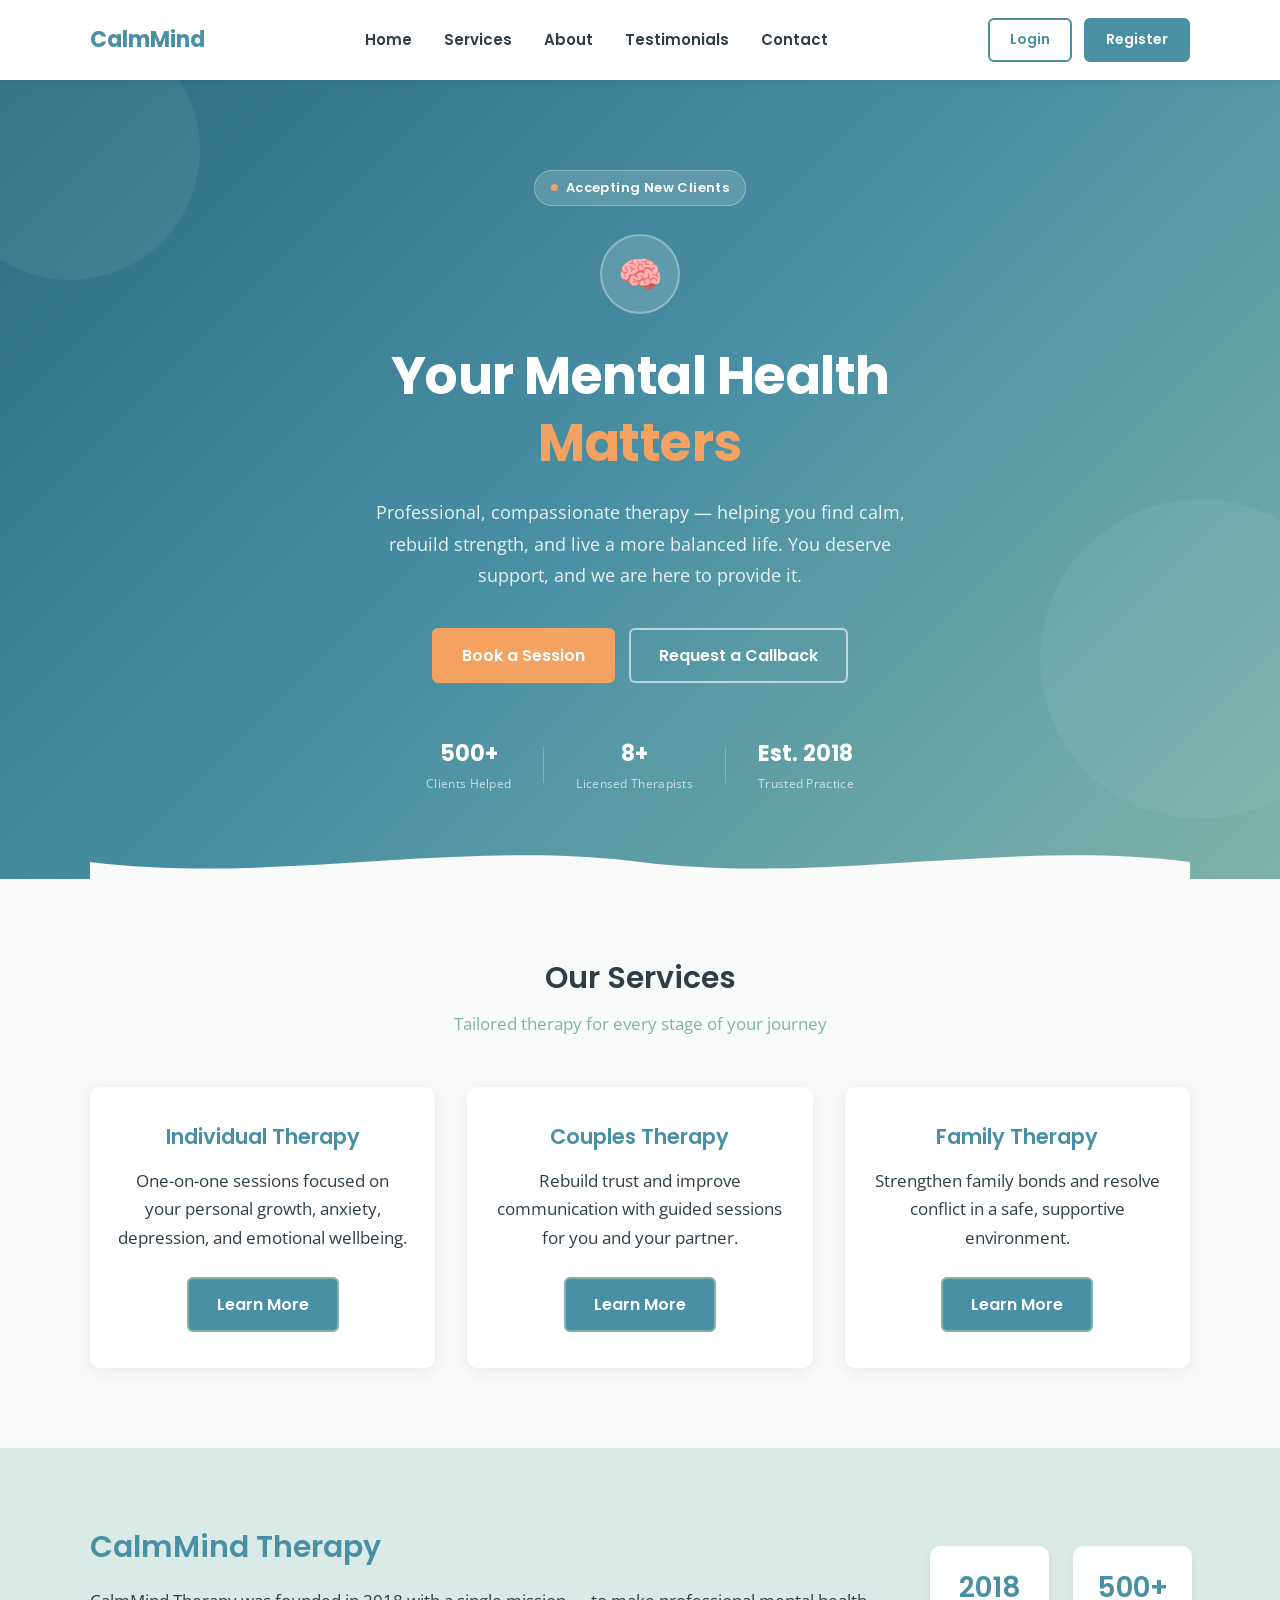
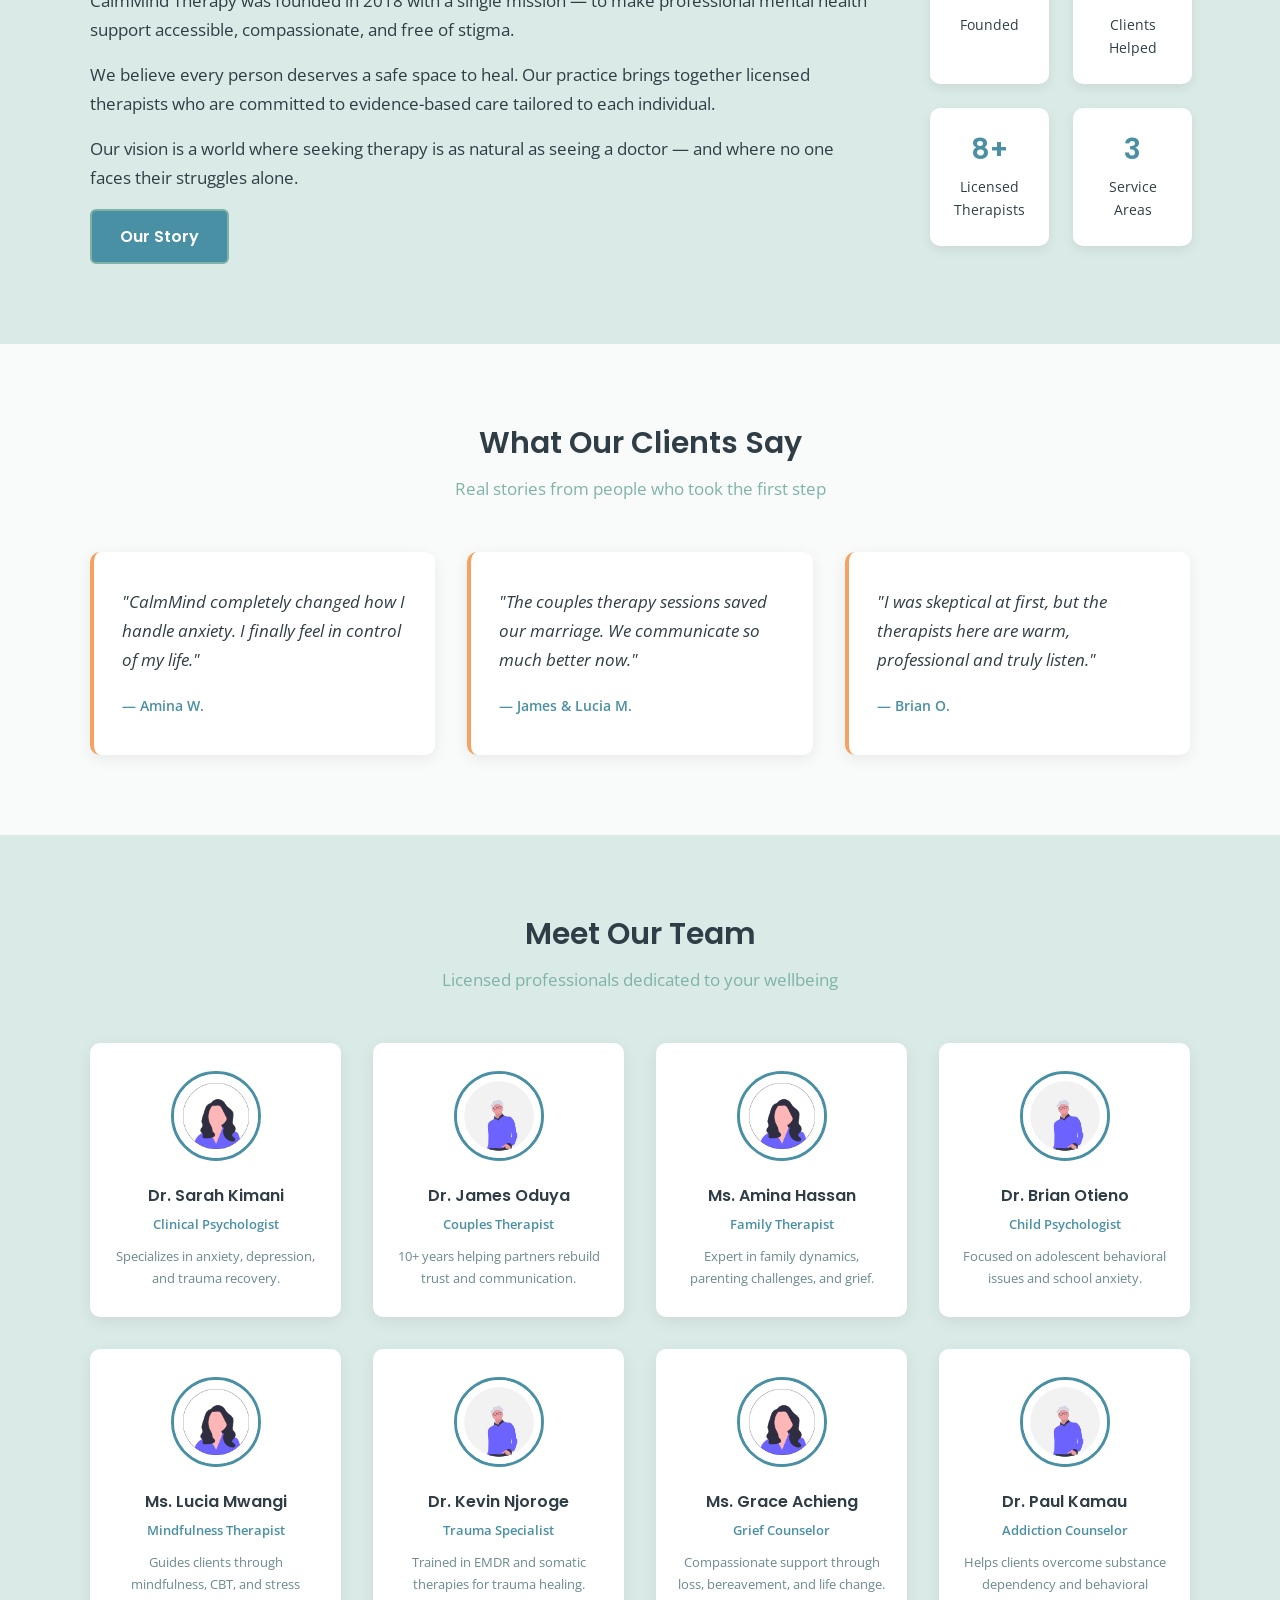
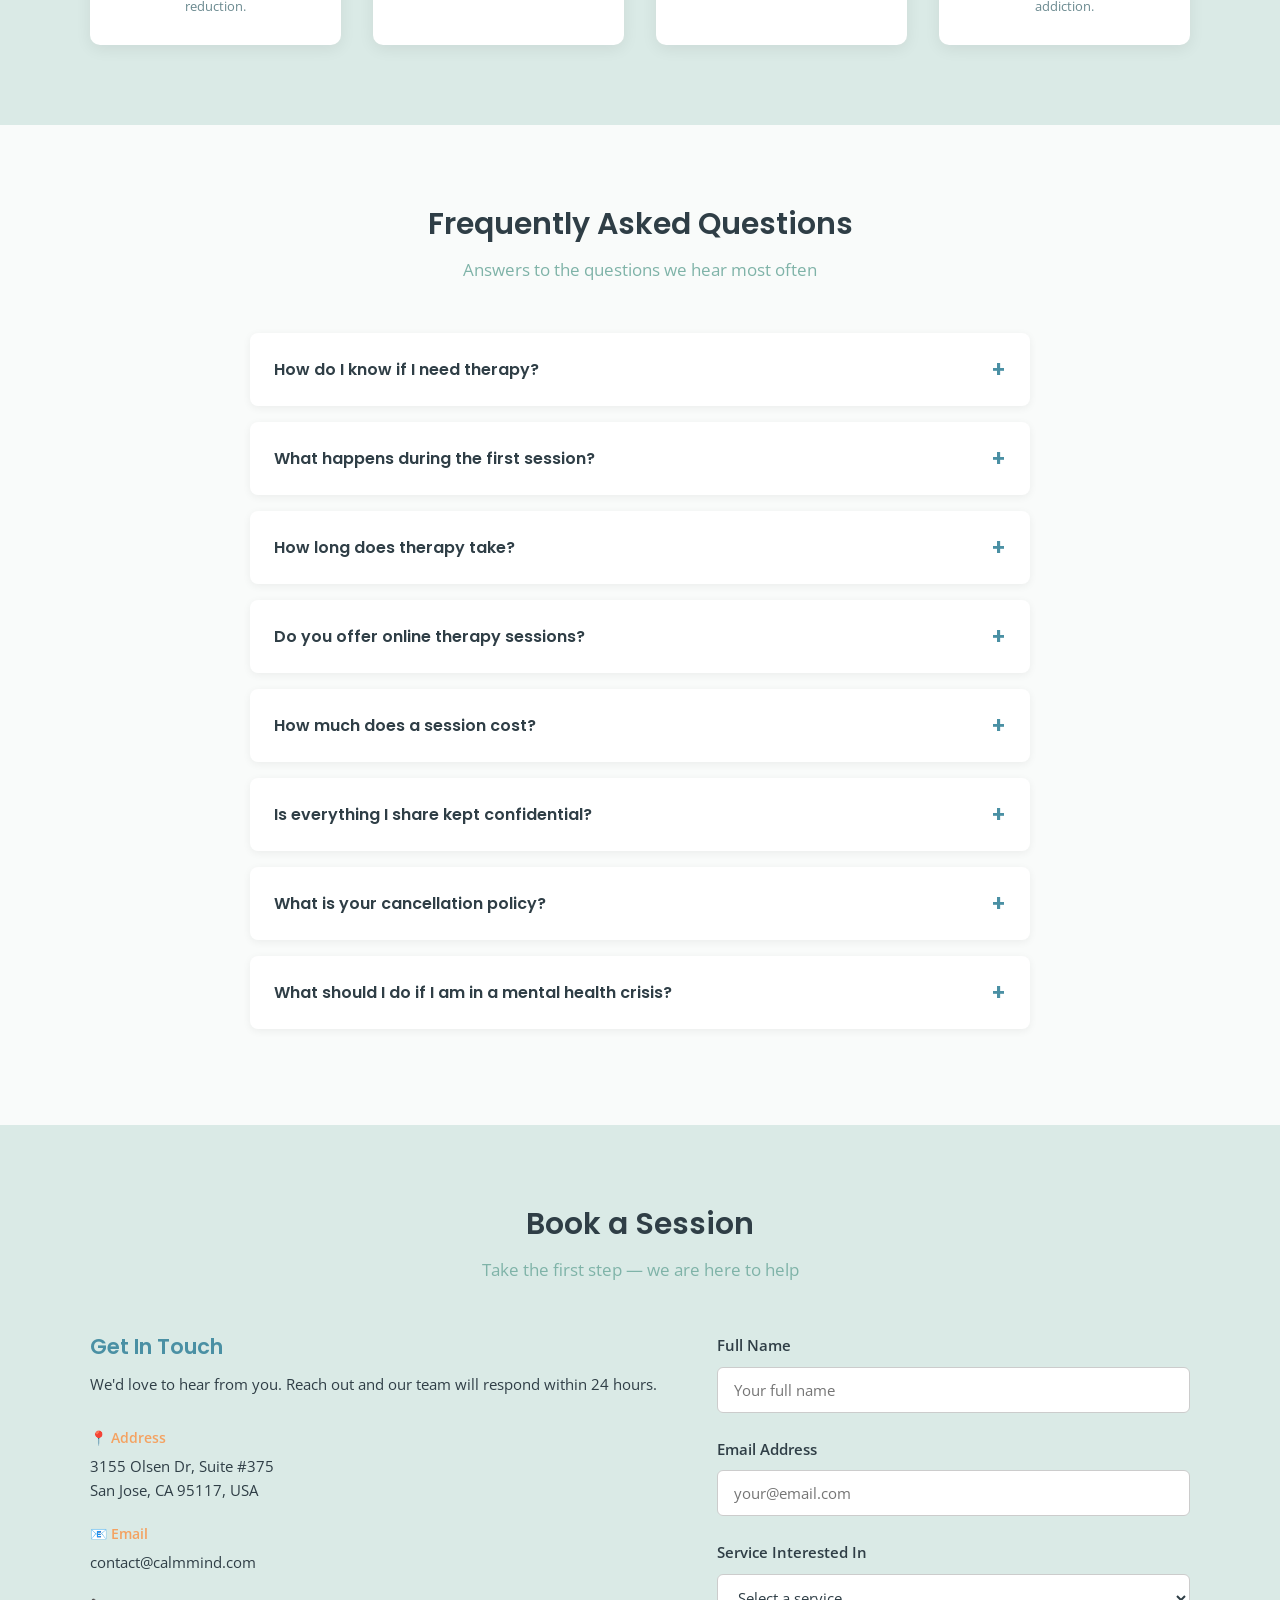
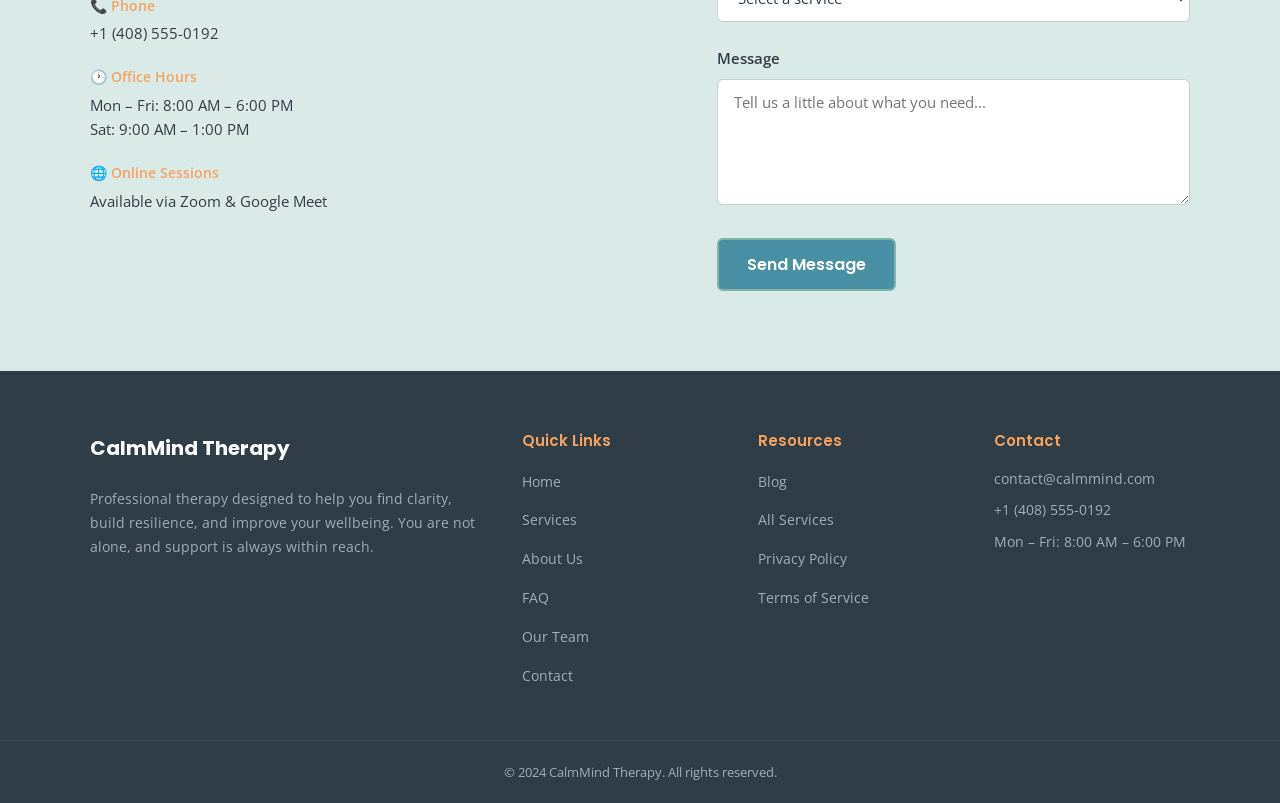
==== commit e04a9d67: "Update hero section buttons and trust metrics" ====
--- a/index.html
+++ b/index.html
@@ -34,6 +34,9 @@
     <!--HERO-->
     <section id="home" class="hero">
       <div class="container hero-inner">
+        <div class="hero-badge">
+          <span class="hero-badge-dot"></span> Accepting New Clients
+        </div>
         <div class="hero-icon">🧠</div>
         <h1>Your Mental Health <span>Matters</span></h1>
         <p>
@@ -42,9 +45,28 @@
           are here to provide it.
         </p>
         <div class="hero-buttons">
-          <a href="#contact" class="btn btn-primary">Book a Session</a>
-          <a href="#contact" class="btn btn-accent">Request a Callback</a>
-        </div>
+          <a href="#contact" class="btn btn-accent">Book a Session</a>
+          <a href="#contact" class="btn btn-outline">Request a Callback</a>
+        </div>
+        <div class="hero-trust">
+          <div class="trust-item">
+            <span class="trust-num">500+</span>
+            <span class="trust-label">Clients Helped</span>
+          </div>
+          <div class="trust-divider"></div>
+          <div class="trust-item">
+            <span class="trust-num">8+</span>
+            <span class="trust-label">Licensed Therapists</span>
+          </div>
+          <div class="trust-divider"></div>
+          <div class="trust-item">
+            <span class="trust-num">Est. 2018</span>
+            <span class="trust-label">Trusted Practice</span>
+          </div>
+        </div>
+        <svg class="hero-wave" viewBox="0 0 1440 60" xmlns="http://www.w3.org/2000/svg" preserveAspectRatio="none">
+          <path d="M0,30 C240,60 480,0 720,30 C960,60 1200,0 1440,30 L1440,60 L0,60 Z" fill="#f9fbfa"/>
+        </svg>
       </div>
     </section>
 
--- a/css/styles.css
+++ b/css/styles.css
@@ -1,49 +1,66 @@
 /*GOOGLE FONTS*/
-@import url('https://fonts.googleapis.com/css2?family=Poppins:wght@400;600;700&family=Open+Sans:wght@400;600&display=swap');
+@import url("https://fonts.googleapis.com/css2?family=Poppins:wght@400;600;700&family=Open+Sans:wght@400;600&display=swap");
 
 /*CSS VARIABLES*/
 :root {
-    --primary:   #4A90A4;
-    --secondary:  #7FB3A8;
-    --accent:     #F4A261;
-    --bg:         #F9FBFA;
-    --text:       #2F3E46;
-    --white:      #FFFFFF;
-
-    --font-heading: 'Poppins', sans-serif;
-    --font-body:    'Open Sans', sans-serif;
+  --primary: #4a90a4;
+  --secondary: #7fb3a8;
+  --accent: #f4a261;
+  --bg: #f9fbfa;
+  --text: #2f3e46;
+  --white: #ffffff;
+
+  --font-heading: "Poppins", sans-serif;
+  --font-body: "Open Sans", sans-serif;
 }
 
 /*RESET*/
 * {
-    margin: 0;
-    padding: 0;
-    box-sizing: border-box;
+  margin: 0;
+  padding: 0;
+  box-sizing: border-box;
 }
 
 /*BASE*/
 body {
-    font-family: var(--font-body);
-    background-color: var(--bg);
-    color: var(--text);
-    font-size: 17px;
-    line-height: 1.7;
+  font-family: var(--font-body);
+  background-color: var(--bg);
+  color: var(--text);
+  font-size: 17px;
+  line-height: 1.7;
 }
 
 /*TYPOGRAPHY*/
-h1, h2, h3 {
-    font-family: var(--font-heading);
-    color: var(--text);
-    line-height: 1.3;
-}
-
-h1 { font-size: 44px; font-weight: 700; }
-h2 { font-size: 30px; font-weight: 600; }
-h3 { font-size: 21px; font-weight: 600; }
-
-p  { font-size: 17px; margin-bottom: 1rem; }
-
-small, .small-text { font-size: 14px; }
+h1,
+h2,
+h3 {
+  font-family: var(--font-heading);
+  color: var(--text);
+  line-height: 1.3;
+}
+
+h1 {
+  font-size: 44px;
+  font-weight: 700;
+}
+h2 {
+  font-size: 30px;
+  font-weight: 600;
+}
+h3 {
+  font-size: 21px;
+  font-weight: 600;
+}
+
+p {
+  font-size: 17px;
+  margin-bottom: 1rem;
+}
+
+small,
+.small-text {
+  font-size: 14px;
+}
 
 /* BUTTONS*/
 .btn {
@@ -83,7 +100,7 @@
 }
 
 .bg-soft {
-  background-color: #EEF5F3;
+  background-color: #daeae6;
 }
 
 .section-title {
@@ -187,19 +204,82 @@
 
 /*HERO*/
 .hero {
-  background-color: var(--primary);
-  padding: 80px 0;
+  background: linear-gradient(135deg, #2c6e82 0%, #4a90a4 50%, #7fb3a8 100%);
+  padding: 90px 0 0;
   text-align: center;
+  position: relative;
+  overflow: hidden;
+}
+
+.hero::before {
+  content: '';
+  position: absolute;
+  top: -60px;
+  left: -60px;
+  width: 260px;
+  height: 260px;
+  border-radius: 50%;
+  background: rgba(255, 255, 255, 0.06);
+  pointer-events: none;
+}
+
+.hero::after {
+  content: '';
+  position: absolute;
+  bottom: 60px;
+  right: -80px;
+  width: 320px;
+  height: 320px;
+  border-radius: 50%;
+  background: rgba(255, 255, 255, 0.05);
+  pointer-events: none;
+}
+
+.hero-badge {
+  display: inline-flex;
+  align-items: center;
+  gap: 8px;
+  background: rgba(255, 255, 255, 0.15);
+  border: 1px solid rgba(255, 255, 255, 0.3);
+  color: var(--white);
+  font-size: 13px;
+  font-weight: 600;
+  font-family: var(--font-heading);
+  padding: 6px 16px;
+  border-radius: 20px;
+  margin-bottom: 28px;
+  letter-spacing: 0.4px;
+}
+
+.hero-badge-dot {
+  width: 7px;
+  height: 7px;
+  border-radius: 50%;
+  background: var(--accent);
+  flex-shrink: 0;
 }
 
 .hero-icon {
-  font-size: 64px;
+  width: 80px;
+  height: 80px;
+  border-radius: 50%;
+  background: rgba(255, 255, 255, 0.15);
+  border: 2px solid rgba(255, 255, 255, 0.3);
+  display: flex;
+  align-items: center;
+  justify-content: center;
+  margin: 0 auto 28px;
+  font-size: 36px;
+}
+
+.hero h1 {
+  color: var(--white);
+  font-size: 52px;
+  letter-spacing: -0.5px;
   margin-bottom: 20px;
-}
-
-.hero h1 {
-  color: var(--white);
-  margin-bottom: 20px;
+  max-width: 640px;
+  margin-left: auto;
+  margin-right: auto;
 }
 
 .hero h1 span {
@@ -207,10 +287,11 @@
 }
 
 .hero p {
-  color: var(--white);
+  color: rgba(255, 255, 255, 0.88);
   font-size: 18px;
-  margin-bottom: 40px;
-  max-width: 620px;
+  line-height: 1.75;
+  margin-bottom: 36px;
+  max-width: 560px;
   margin-left: auto;
   margin-right: auto;
 }
@@ -218,19 +299,20 @@
 .hero-buttons {
   display: flex;
   justify-content: center;
-  gap: 16px;
+  gap: 14px;
   flex-wrap: wrap;
+  margin-bottom: 52px;
 }
 
 .btn-outline {
   background-color: transparent;
   color: var(--white);
-  border: 2px solid var(--white);
+  border: 2px solid rgba(255, 255, 255, 0.6);
 }
 
 .btn-outline:hover {
-  background-color: var(--white);
-  color: var(--primary);
+  background-color: rgba(255, 255, 255, 0.12);
+  transform: translateY(-2px);
 }
 
 .btn-accent {
@@ -240,8 +322,75 @@
 }
 
 .btn-accent:hover {
-  background-color: transparent;
-  color: var(--white);
+  transform: translateY(-2px);
+  box-shadow: 0 8px 24px rgba(244, 162, 97, 0.4);
+}
+
+.hero-trust {
+  display: flex;
+  justify-content: center;
+  align-items: center;
+  gap: 32px;
+  flex-wrap: wrap;
+  padding-bottom: 44px;
+  position: relative;
+  z-index: 1;
+}
+
+.trust-item {
+  display: flex;
+  flex-direction: column;
+  align-items: center;
+  gap: 2px;
+}
+
+.trust-num {
+  font-family: var(--font-heading);
+  font-size: 22px;
+  font-weight: 700;
+  color: var(--white);
+}
+
+.trust-label {
+  font-size: 12px;
+  color: rgba(255, 255, 255, 0.7);
+  letter-spacing: 0.3px;
+}
+
+.trust-divider {
+  width: 1px;
+  height: 36px;
+  background: rgba(255, 255, 255, 0.25);
+}
+
+.hero-wave {
+  display: block;
+  width: 100%;
+  margin-bottom: -5px;
+}
+
+@media (max-width: 768px) {
+  .hero {
+    padding: 60px 0 0;
+  }
+
+  .hero h1 {
+    font-size: 32px;
+  }
+
+  .hero-icon {
+    width: 64px;
+    height: 64px;
+    font-size: 28px;
+  }
+
+  .trust-divider {
+    display: none;
+  }
+
+  .hero-trust {
+    gap: 20px;
+  }
 }
 
 /*SERVICES*/
@@ -256,7 +405,7 @@
   border-radius: 10px;
   padding: 36px 28px;
   text-align: center;
-  box-shadow: 0 4px 16px rgba(0,0,0,0.07);
+  box-shadow: 0 4px 16px rgba(0, 0, 0, 0.07);
   transition: transform 0.3s ease;
 }
 
@@ -301,7 +450,7 @@
   border-radius: 10px;
   padding: 24px;
   text-align: center;
-  box-shadow: 0 4px 12px rgba(0,0,0,0.07);
+  box-shadow: 0 4px 12px rgba(0, 0, 0, 0.07);
 }
 
 .stat h3 {
@@ -326,7 +475,7 @@
   background-color: var(--white);
   border-radius: 10px;
   padding: 36px 28px;
-  box-shadow: 0 4px 16px rgba(0,0,0,0.07);
+  box-shadow: 0 4px 16px rgba(0, 0, 0, 0.07);
   border-left: 4px solid var(--accent);
 }
 
@@ -353,7 +502,7 @@
   border-radius: 10px;
   padding: 28px 20px;
   text-align: center;
-  box-shadow: 0 4px 16px rgba(0,0,0,0.07);
+  box-shadow: 0 4px 16px rgba(0, 0, 0, 0.07);
   transition: transform 0.3s ease;
 }
 
@@ -400,7 +549,7 @@
   background-color: var(--white);
   border-radius: 8px;
   margin-bottom: 16px;
-  box-shadow: 0 2px 8px rgba(0,0,0,0.06);
+  box-shadow: 0 2px 8px rgba(0, 0, 0, 0.06);
   overflow: hidden;
 }
 
@@ -422,7 +571,7 @@
 }
 
 .faq-question::after {
-  content: '+';
+  content: "+";
   font-size: 22px;
   color: var(--primary);
   transition: transform 0.3s ease;
@@ -439,7 +588,9 @@
 .faq-answer {
   max-height: 0;
   overflow: hidden;
-  transition: max-height 0.4s ease, padding 0.3s ease;
+  transition:
+    max-height 0.4s ease,
+    padding 0.3s ease;
   padding: 0 24px;
 }
 
@@ -637,7 +788,7 @@
   border-radius: 10px;
   padding: 48px;
   margin-bottom: 32px;
-  box-shadow: 0 4px 16px rgba(0,0,0,0.07);
+  box-shadow: 0 4px 16px rgba(0, 0, 0, 0.07);
   gap: 40px;
 }
 
@@ -713,7 +864,7 @@
   border-radius: 10px;
   padding: 36px 28px;
   text-align: center;
-  box-shadow: 0 4px 16px rgba(0,0,0,0.07);
+  box-shadow: 0 4px 16px rgba(0, 0, 0, 0.07);
 }
 
 .mission-icon {
@@ -749,7 +900,7 @@
 }
 
 .timeline::before {
-  content: '';
+  content: "";
   position: absolute;
   left: 90px;
   top: 0;
@@ -801,7 +952,7 @@
   background-color: var(--white);
   border-radius: 10px;
   padding: 24px 32px;
-  box-shadow: 0 4px 12px rgba(0,0,0,0.07);
+  box-shadow: 0 4px 12px rgba(0, 0, 0, 0.07);
 }
 
 .stat-highlight-item strong {
@@ -854,7 +1005,7 @@
   background-color: var(--white);
   border-radius: 10px;
   padding: 36px 28px;
-  box-shadow: 0 4px 16px rgba(0,0,0,0.07);
+  box-shadow: 0 4px 16px rgba(0, 0, 0, 0.07);
   transition: transform 0.3s ease;
 }
 
@@ -920,7 +1071,6 @@
 
 /* ===== TABLET (768px–1024px) ===== */
 @media (max-width: 1024px) and (min-width: 769px) {
-
   .services-grid {
     grid-template-columns: repeat(2, 1fr);
   }
@@ -941,11 +1091,16 @@
 
 /*MOBILE PHONES*/
 @media (max-width: 768px) {
-
   /* TYPOGRAPHY */
-  h1 { font-size: 32px; }
-  h2 { font-size: 24px; }
-  h3 { font-size: 18px; }
+  h1 {
+    font-size: 32px;
+  }
+  h2 {
+    font-size: 24px;
+  }
+  h3 {
+    font-size: 18px;
+  }
 
   /* NAVBAR */
   .nav-links {
@@ -985,7 +1140,7 @@
     width: 100%;
     background-color: var(--white);
     padding: 20px;
-    box-shadow: 0 4px 12px rgba(0,0,0,0.1);
+    box-shadow: 0 4px 12px rgba(0, 0, 0, 0.1);
     gap: 16px;
     z-index: 99;
   }
@@ -1068,4 +1223,22 @@
     grid-template-columns: 1fr;
   }
 
-}+  /* ABOUT PAGE */
+  .about-stats-full {
+    grid-template-columns: repeat(2, 1fr);
+  }
+  .mission-grid {
+    grid-template-columns: 1fr;
+  }
+  .timeline::before {
+    display: none;
+  }
+  .timeline-item {
+    flex-direction: column;
+    gap: 8px;
+  }
+  .stat-highlight {
+    flex-direction: column;
+    align-items: center;
+  }
+}
